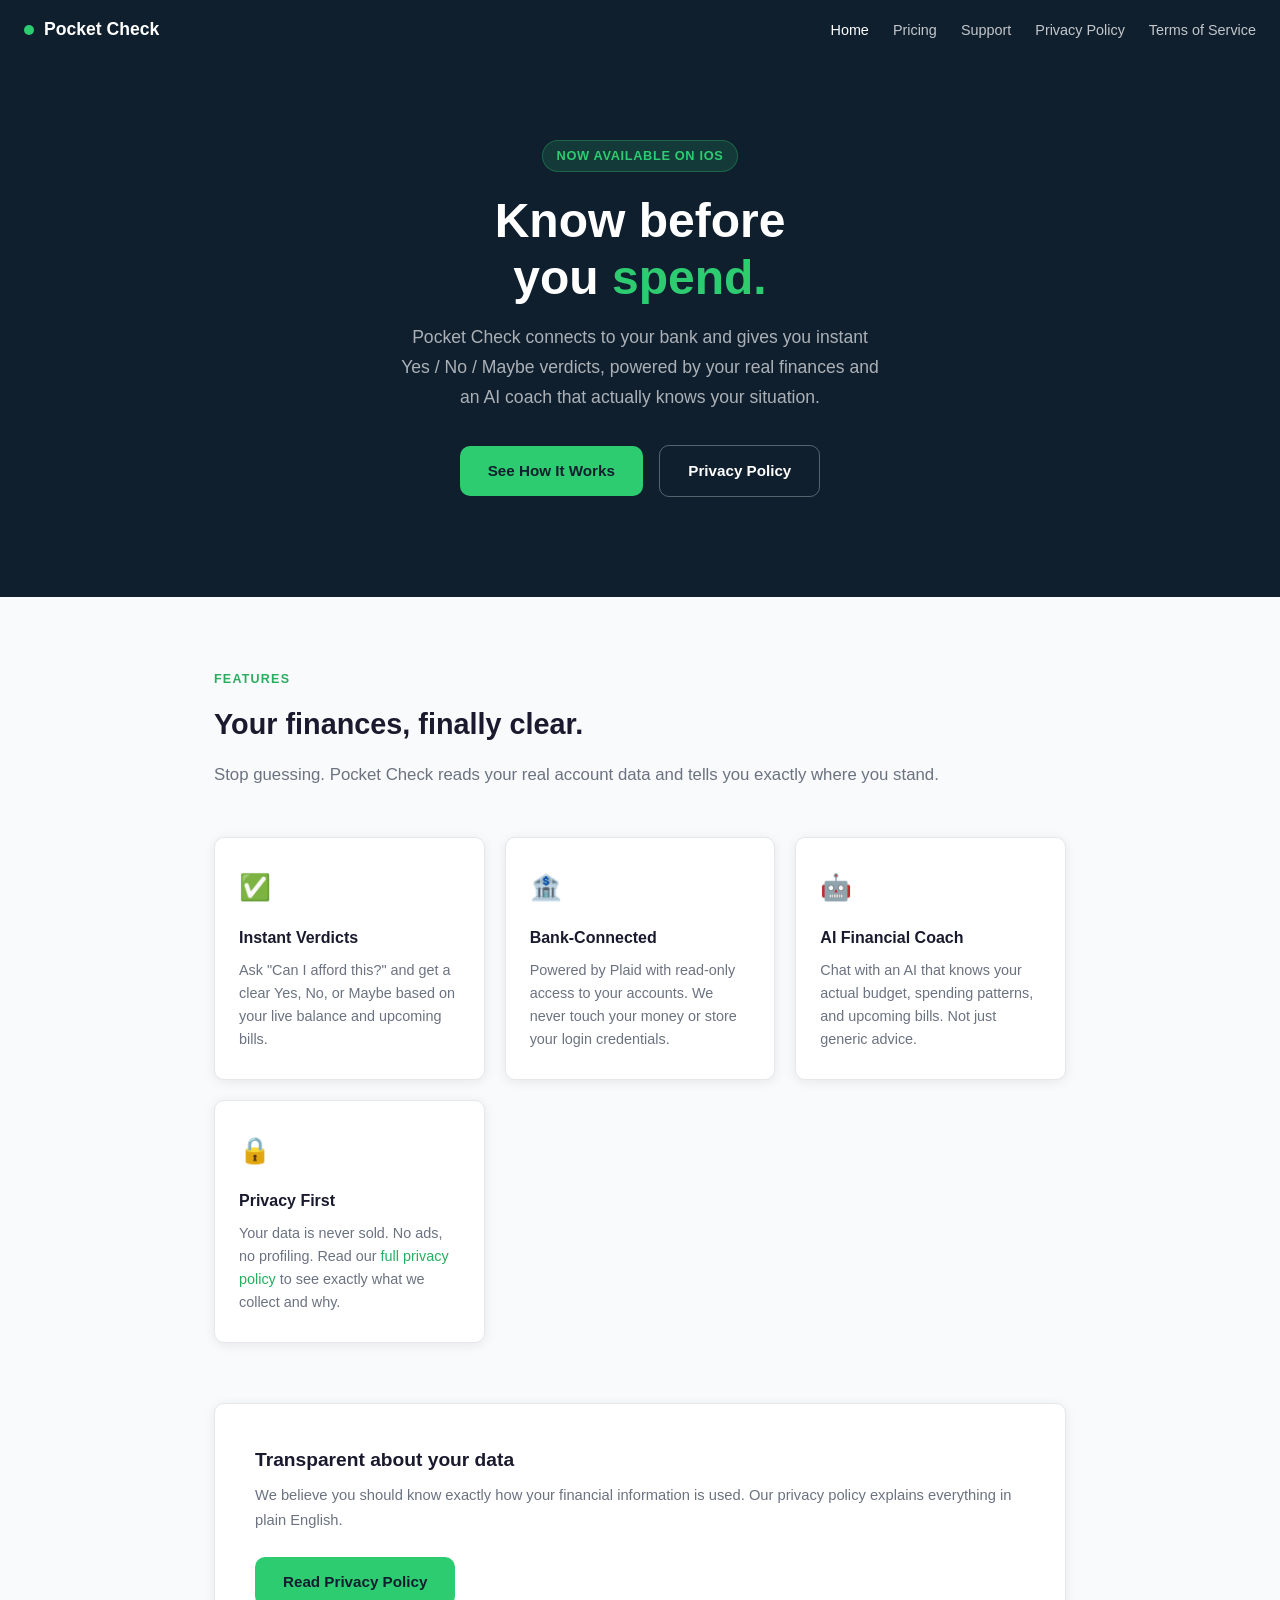
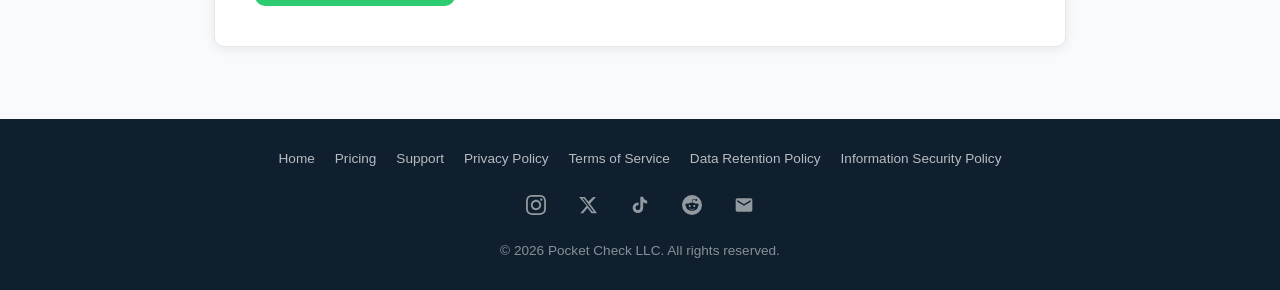
==== index.html @ 1af620df "Add Data Retention and Information Security policy pages; update all footers Co-Authored-By: Claude " ====
<!DOCTYPE html>
<html lang="en">
<head>
  <meta charset="UTF-8" />
  <meta name="viewport" content="width=device-width, initial-scale=1.0" />
  <title>Pocket Check: Know Before You Spend</title>
  <meta name="description" content="Pocket Check connects to your bank to give you real-time Yes / No / Maybe verdicts on any purchase, powered by AI." />
  <link rel="stylesheet" href="css/styles.css" />
</head>
<body>

  <nav>
    <a href="/" class="nav-brand">
      <span class="dot"></span> Pocket Check
    </a>
    <ul class="nav-links">
      <li><a href="index.html" class="active">Home</a></li>
      <li><a href="pricing.html">Pricing</a></li>
      <li><a href="support.html">Support</a></li>
      <li><a href="privacy-policy.html">Privacy Policy</a></li>
      <li><a href="terms-of-service.html">Terms of Service</a></li>
    </ul>
  </nav>

  <section class="hero">
    <div class="hero-badge">Now Available on iOS</div>
    <h1>Know before<br>you <span>spend.</span></h1>
    <p>Pocket Check connects to your bank and gives you instant Yes / No / Maybe verdicts, powered by your real finances and an AI coach that actually knows your situation.</p>
    <a href="#features" class="btn btn-primary">See How It Works</a>
    <a href="privacy-policy.html" class="btn btn-outline">Privacy Policy</a>
  </section>

  <div class="section" id="features">
    <div class="section-label">Features</div>
    <h2>Your finances, finally clear.</h2>
    <p class="lead">Stop guessing. Pocket Check reads your real account data and tells you exactly where you stand.</p>

    <div class="features">
      <div class="feature-card">
        <div class="feature-icon">✅</div>
        <h3>Instant Verdicts</h3>
        <p>Ask "Can I afford this?" and get a clear Yes, No, or Maybe based on your live balance and upcoming bills.</p>
      </div>
      <div class="feature-card">
        <div class="feature-icon">🏦</div>
        <h3>Bank-Connected</h3>
        <p>Powered by Plaid with read-only access to your accounts. We never touch your money or store your login credentials.</p>
      </div>
      <div class="feature-card">
        <div class="feature-icon">🤖</div>
        <h3>AI Financial Coach</h3>
        <p>Chat with an AI that knows your actual budget, spending patterns, and upcoming bills. Not just generic advice.</p>
      </div>
      <div class="feature-card">
        <div class="feature-icon">🔒</div>
        <h3>Privacy First</h3>
        <p>Your data is never sold. No ads, no profiling. Read our <a href="privacy-policy.html">full privacy policy</a> to see exactly what we collect and why.</p>
      </div>
    </div>

    <div class="privacy-cta">
      <div>
        <h3>Transparent about your data</h3>
        <p>We believe you should know exactly how your financial information is used. Our privacy policy explains everything in plain English.</p>
      </div>
      <a href="privacy-policy.html" class="btn btn-primary">Read Privacy Policy</a>
    </div>
  </div>

  <footer>
    <div class="footer-links">
      <a href="index.html">Home</a>
      <a href="pricing.html">Pricing</a>
      <a href="support.html">Support</a>
      <a href="privacy-policy.html">Privacy Policy</a>
      <a href="terms-of-service.html">Terms of Service</a>
      <a href="data-retention-policy.html">Data Retention Policy</a>
      <a href="information-security-policy.html">Information Security Policy</a>
    </div>
    <div class="footer-socials">
      <a href="https://instagram.com/pocketcheckapp" target="_blank" rel="noopener" aria-label="Instagram">
        <svg viewBox="0 0 24 24" fill="currentColor"><path d="M12 2.163c3.204 0 3.584.012 4.85.07 3.252.148 4.771 1.691 4.919 4.919.058 1.265.069 1.645.069 4.849 0 3.205-.012 3.584-.069 4.849-.149 3.225-1.664 4.771-4.919 4.919-1.266.058-1.644.07-4.85.07-3.204 0-3.584-.012-4.849-.07-3.26-.149-4.771-1.699-4.919-4.92-.058-1.265-.07-1.644-.07-4.849 0-3.204.013-3.583.07-4.849.149-3.227 1.664-4.771 4.919-4.919 1.266-.057 1.645-.069 4.849-.069zm0-2.163c-3.259 0-3.667.014-4.947.072-4.358.2-6.78 2.618-6.98 6.98-.059 1.281-.073 1.689-.073 4.948 0 3.259.014 3.668.072 4.948.2 4.358 2.618 6.78 6.98 6.98 1.281.058 1.689.072 4.948.072 3.259 0 3.668-.014 4.948-.072 4.354-.2 6.782-2.618 6.979-6.98.059-1.28.073-1.689.073-4.948 0-3.259-.014-3.667-.072-4.947-.196-4.354-2.617-6.78-6.979-6.98-1.281-.059-1.69-.073-4.949-.073zm0 5.838c-3.403 0-6.162 2.759-6.162 6.162s2.759 6.163 6.162 6.163 6.162-2.759 6.162-6.163c0-3.403-2.759-6.162-6.162-6.162zm0 10.162c-2.209 0-4-1.79-4-4 0-2.209 1.791-4 4-4s4 1.791 4 4c0 2.21-1.791 4-4 4zm6.406-11.845c-.796 0-1.441.645-1.441 1.44s.645 1.44 1.441 1.44c.795 0 1.439-.645 1.439-1.44s-.644-1.44-1.439-1.44z"/></svg>
      </a>
      <a href="https://x.com/pocketcheckapp" target="_blank" rel="noopener" aria-label="X">
        <svg viewBox="0 0 24 24" fill="currentColor"><path d="M18.244 2.25h3.308l-7.227 8.26 8.502 11.24H16.17l-4.714-6.231-5.401 6.231H2.747l7.73-8.835L1.254 2.25H8.08l4.259 5.63L18.244 2.25zm-1.161 17.52h1.833L7.084 4.126H5.117L17.083 19.77z"/></svg>
      </a>
      <a href="https://tiktok.com/@pocketcheckapp" target="_blank" rel="noopener" aria-label="TikTok">
        <svg viewBox="0 0 24 24" fill="currentColor"><path d="M19.59 6.69a4.83 4.83 0 01-3.77-4.25V2h-3.45v13.67a2.89 2.89 0 01-2.88 2.5 2.89 2.89 0 01-2.89-2.89 2.89 2.89 0 012.89-2.89c.28 0 .54.04.79.1V9.01a6.33 6.33 0 00-.79-.05 6.34 6.34 0 00-6.34 6.34 6.34 6.34 0 006.34 6.34 6.34 6.34 0 006.33-6.34V8.69a8.18 8.18 0 004.79 1.54V6.79a4.85 4.85 0 01-1.02-.1z"/></svg>
      </a>
      <a href="https://reddit.com/u/pocketcheckapp" target="_blank" rel="noopener" aria-label="Reddit">
        <svg viewBox="0 0 24 24" fill="currentColor"><path d="M12 0A12 12 0 0 0 0 12a12 12 0 0 0 12 12 12 12 0 0 0 12-12A12 12 0 0 0 12 0zm5.01 4.744c.688 0 1.25.561 1.25 1.249a1.25 1.25 0 0 1-2.498.056l-2.597-.547-.8 3.747c1.824.07 3.48.632 4.674 1.488.308-.309.73-.491 1.207-.491.968 0 1.754.786 1.754 1.754 0 .716-.435 1.333-1.01 1.614a3.111 3.111 0 0 1 .042.52c0 2.694-3.13 4.87-7.004 4.87-3.874 0-7.004-2.176-7.004-4.87 0-.183.015-.366.043-.534A1.748 1.748 0 0 1 4.028 12c0-.968.786-1.754 1.754-1.754.463 0 .898.196 1.207.49 1.207-.883 2.878-1.43 4.744-1.487l.885-4.182a.342.342 0 0 1 .14-.197.35.35 0 0 1 .238-.042l2.906.617a1.214 1.214 0 0 1 1.108-.701zM9.25 12C8.561 12 8 12.562 8 13.25c0 .687.561 1.248 1.25 1.248.687 0 1.248-.561 1.248-1.249 0-.688-.561-1.249-1.249-1.249zm5.5 0c-.687 0-1.248.561-1.248 1.25 0 .687.561 1.248 1.249 1.248.688 0 1.249-.561 1.249-1.249 0-.687-.562-1.249-1.25-1.249zm-5.466 3.99a.327.327 0 0 0-.231.094.33.33 0 0 0 0 .463c.842.842 2.484.913 2.961.913.477 0 2.105-.056 2.961-.913a.361.361 0 0 0 .029-.463.33.33 0 0 0-.464 0c-.547.533-1.684.73-2.512.73-.828 0-1.979-.196-2.512-.73a.326.326 0 0 0-.232-.095z"/></svg>
      </a>
      <a href="mailto:pocketcheckapp@gmail.com" aria-label="Email">
        <svg viewBox="0 0 24 24" fill="currentColor"><path d="M20 4H4c-1.1 0-2 .9-2 2v12c0 1.1.9 2 2 2h16c1.1 0 2-.9 2-2V6c0-1.1-.9-2-2-2zm0 4l-8 5-8-5V6l8 5 8-5v2z"/></svg>
      </a>
    </div>
    <p>&copy; 2026 Pocket Check LLC. All rights reserved.</p>
  </footer>

</body>
</html>
---- css/styles.css ----
/* ===== Reset & Base ===== */
*, *::before, *::after { box-sizing: border-box; margin: 0; padding: 0; }

:root {
  --green: #2ecc71;
  --green-dark: #27ae60;
  --navy: #0f1f2e;
  --text: #1a1a2e;
  --muted: #6b7280;
  --border: #e5e7eb;
  --bg: #f9fafb;
  --white: #ffffff;
  --radius: 10px;
  --shadow: 0 2px 12px rgba(0,0,0,0.08);
}

html { scroll-behavior: smooth; }

body {
  font-family: -apple-system, BlinkMacSystemFont, "Segoe UI", Roboto, sans-serif;
  color: var(--text);
  background: var(--bg);
  line-height: 1.7;
  font-size: 16px;
}

a { color: var(--green-dark); text-decoration: none; }
a:hover { text-decoration: underline; }

/* ===== Nav ===== */
nav {
  background: var(--navy);
  padding: 0 24px;
  display: flex;
  align-items: center;
  justify-content: space-between;
  height: 60px;
  position: sticky;
  top: 0;
  z-index: 100;
}

.nav-brand {
  display: flex;
  align-items: center;
  gap: 10px;
  color: var(--white);
  font-weight: 700;
  font-size: 1.1rem;
  text-decoration: none;
}

.nav-brand .dot {
  width: 10px;
  height: 10px;
  background: var(--green);
  border-radius: 50%;
  display: inline-block;
}

.nav-links {
  display: flex;
  gap: 24px;
  list-style: none;
}

.nav-links a {
  color: rgba(255,255,255,0.75);
  font-size: 0.9rem;
  transition: color 0.2s;
}

.nav-links a:hover,
.nav-links a.active {
  color: var(--white);
  text-decoration: none;
}

/* ===== Hero ===== */
.hero {
  background: var(--navy);
  color: var(--white);
  padding: 80px 24px 100px;
  text-align: center;
}

.hero-badge {
  display: inline-block;
  background: rgba(46,204,113,0.15);
  color: var(--green);
  border: 1px solid rgba(46,204,113,0.3);
  border-radius: 100px;
  padding: 4px 14px;
  font-size: 0.8rem;
  font-weight: 600;
  letter-spacing: 0.05em;
  text-transform: uppercase;
  margin-bottom: 20px;
}

.hero h1 {
  font-size: clamp(2rem, 5vw, 3rem);
  font-weight: 800;
  line-height: 1.2;
  margin-bottom: 16px;
}

.hero h1 span { color: var(--green); }

.hero p {
  font-size: 1.1rem;
  color: rgba(255,255,255,0.65);
  max-width: 480px;
  margin: 0 auto 32px;
}

.btn {
  display: inline-block;
  padding: 12px 28px;
  border-radius: var(--radius);
  font-weight: 600;
  font-size: 0.95rem;
  transition: all 0.2s;
  cursor: pointer;
  border: none;
}

.btn-primary {
  background: var(--green);
  color: var(--navy);
}

.btn-primary:hover {
  background: var(--green-dark);
  color: var(--white);
  text-decoration: none;
}

.btn-outline {
  background: transparent;
  color: var(--white);
  border: 1px solid rgba(255,255,255,0.3);
  margin-left: 12px;
}

.btn-outline:hover {
  background: rgba(255,255,255,0.08);
  text-decoration: none;
  color: var(--white);
}

/* ===== Features Grid ===== */
.section {
  max-width: 900px;
  margin: 0 auto;
  padding: 72px 24px;
}

.section-label {
  font-size: 0.78rem;
  font-weight: 700;
  color: var(--green-dark);
  text-transform: uppercase;
  letter-spacing: 0.1em;
  margin-bottom: 10px;
}

.section h2 {
  font-size: 1.8rem;
  font-weight: 800;
  margin-bottom: 12px;
}

.section .lead {
  color: var(--muted);
  font-size: 1.05rem;
  margin-bottom: 48px;
}

.features {
  display: grid;
  grid-template-columns: repeat(auto-fit, minmax(220px, 1fr));
  gap: 20px;
}

.feature-card {
  background: var(--white);
  border: 1px solid var(--border);
  border-radius: var(--radius);
  padding: 28px 24px;
  box-shadow: var(--shadow);
}

.feature-icon {
  font-size: 1.6rem;
  margin-bottom: 14px;
}

.feature-card h3 {
  font-size: 1rem;
  font-weight: 700;
  margin-bottom: 8px;
}

.feature-card p {
  font-size: 0.9rem;
  color: var(--muted);
  line-height: 1.6;
}

/* ===== Privacy Card ===== */
.privacy-cta {
  background: var(--white);
  border: 1px solid var(--border);
  border-radius: var(--radius);
  padding: 40px;
  box-shadow: var(--shadow);
  display: flex;
  align-items: center;
  justify-content: space-between;
  gap: 24px;
  flex-wrap: wrap;
  margin-top: 60px;
}

.privacy-cta h3 { font-size: 1.2rem; font-weight: 700; margin-bottom: 6px; }
.privacy-cta p { color: var(--muted); font-size: 0.92rem; }

/* ===== Privacy Policy Page ===== */
.policy-header {
  background: var(--navy);
  color: var(--white);
  padding: 56px 24px 60px;
  text-align: center;
}

.policy-header h1 { font-size: clamp(1.6rem, 4vw, 2.4rem); font-weight: 800; margin-bottom: 10px; }

.policy-meta {
  display: flex;
  justify-content: center;
  gap: 24px;
  flex-wrap: wrap;
  margin-top: 16px;
}

.policy-meta span {
  font-size: 0.85rem;
  color: rgba(255,255,255,0.55);
}

.policy-meta strong { color: rgba(255,255,255,0.85); }

.policy-body {
  max-width: 780px;
  margin: 0 auto;
  padding: 60px 24px 80px;
}

.policy-toc {
  background: var(--white);
  border: 1px solid var(--border);
  border-radius: var(--radius);
  padding: 28px 32px;
  margin-bottom: 52px;
  box-shadow: var(--shadow);
}

.toc-heading {
  font-size: 0.78rem;
  font-weight: 700;
  text-transform: uppercase;
  letter-spacing: 0.1em;
  color: var(--muted);
  margin-bottom: 14px;
}

.toc-table {
  width: 100%;
  border-collapse: collapse;
}

.toc-table td {
  padding: 6px 40px 6px 0;
  width: 50%;
  font-size: 0.9rem;
  vertical-align: top;
}

.toc-table td:last-child {
  padding-left: 40px;
  padding-right: 0;
  border-left: 1px solid var(--border);
}

.toc-table a {
  color: var(--text);
  text-decoration: none;
}

.toc-table a:hover {
  color: var(--green-dark);
  text-decoration: underline;
}

.policy-section { margin-bottom: 52px; }

.policy-section h2 {
  font-size: 1.25rem;
  font-weight: 800;
  color: var(--navy);
  border-bottom: 2px solid var(--green);
  padding-bottom: 8px;
  margin-bottom: 20px;
}

.policy-section h3 {
  font-size: 1rem;
  font-weight: 700;
  margin: 24px 0 10px;
  color: var(--text);
}

.policy-section p { margin-bottom: 14px; color: #374151; }
.policy-section p:last-child { margin-bottom: 0; }

.policy-section ul {
  list-style: none;
  padding: 0;
  margin: 0 0 14px;
}

.policy-section ul li {
  padding: 6px 0 6px 20px;
  position: relative;
  color: #374151;
  font-size: 0.97rem;
}

.policy-section ul li::before {
  content: '';
  position: absolute;
  left: 0;
  top: 14px;
  width: 6px;
  height: 6px;
  background: var(--green);
  border-radius: 50%;
}

.third-party-card {
  background: var(--white);
  border: 1px solid var(--border);
  border-radius: var(--radius);
  padding: 20px 24px;
  margin-bottom: 14px;
  box-shadow: var(--shadow);
}

.third-party-card h4 {
  font-size: 0.95rem;
  font-weight: 700;
  margin-bottom: 6px;
  color: var(--navy);
}

.third-party-card p {
  font-size: 0.88rem;
  color: var(--muted);
  margin: 0;
}

.contact-box {
  background: var(--navy);
  color: var(--white);
  border-radius: var(--radius);
  padding: 32px;
  text-align: center;
}

.contact-box h3 { font-size: 1.1rem; font-weight: 700; margin-bottom: 8px; }
.contact-box p { color: rgba(255,255,255,0.65); font-size: 0.92rem; margin-bottom: 4px; }
.contact-box a { color: var(--green); }
.contact-box a:hover { color: var(--green-dark); }

/* ===== Footer ===== */
footer {
  background: var(--navy);
  color: rgba(255,255,255,0.5);
  text-align: center;
  padding: 28px 24px;
  font-size: 0.85rem;
}

footer a { color: rgba(255,255,255,0.7); }
footer a:hover { color: var(--white); }
footer .footer-links { display: flex; justify-content: center; gap: 20px; margin-bottom: 16px; flex-wrap: wrap; }
footer .footer-socials { display: flex; justify-content: center; gap: 16px; margin-bottom: 16px; }
footer .footer-socials a { display: flex; align-items: center; justify-content: center; width: 36px; height: 36px; color: rgba(255,255,255,0.55); transition: color 0.2s; }
footer .footer-socials a:hover { color: var(--green); }
footer .footer-socials svg { width: 20px; height: 20px; }

/* ===== Responsive ===== */
@media (max-width: 600px) {
.privacy-cta { flex-direction: column; text-align: center; }
  .btn-outline { margin-left: 0; margin-top: 10px; }
  .hero { padding: 60px 20px 80px; }
}
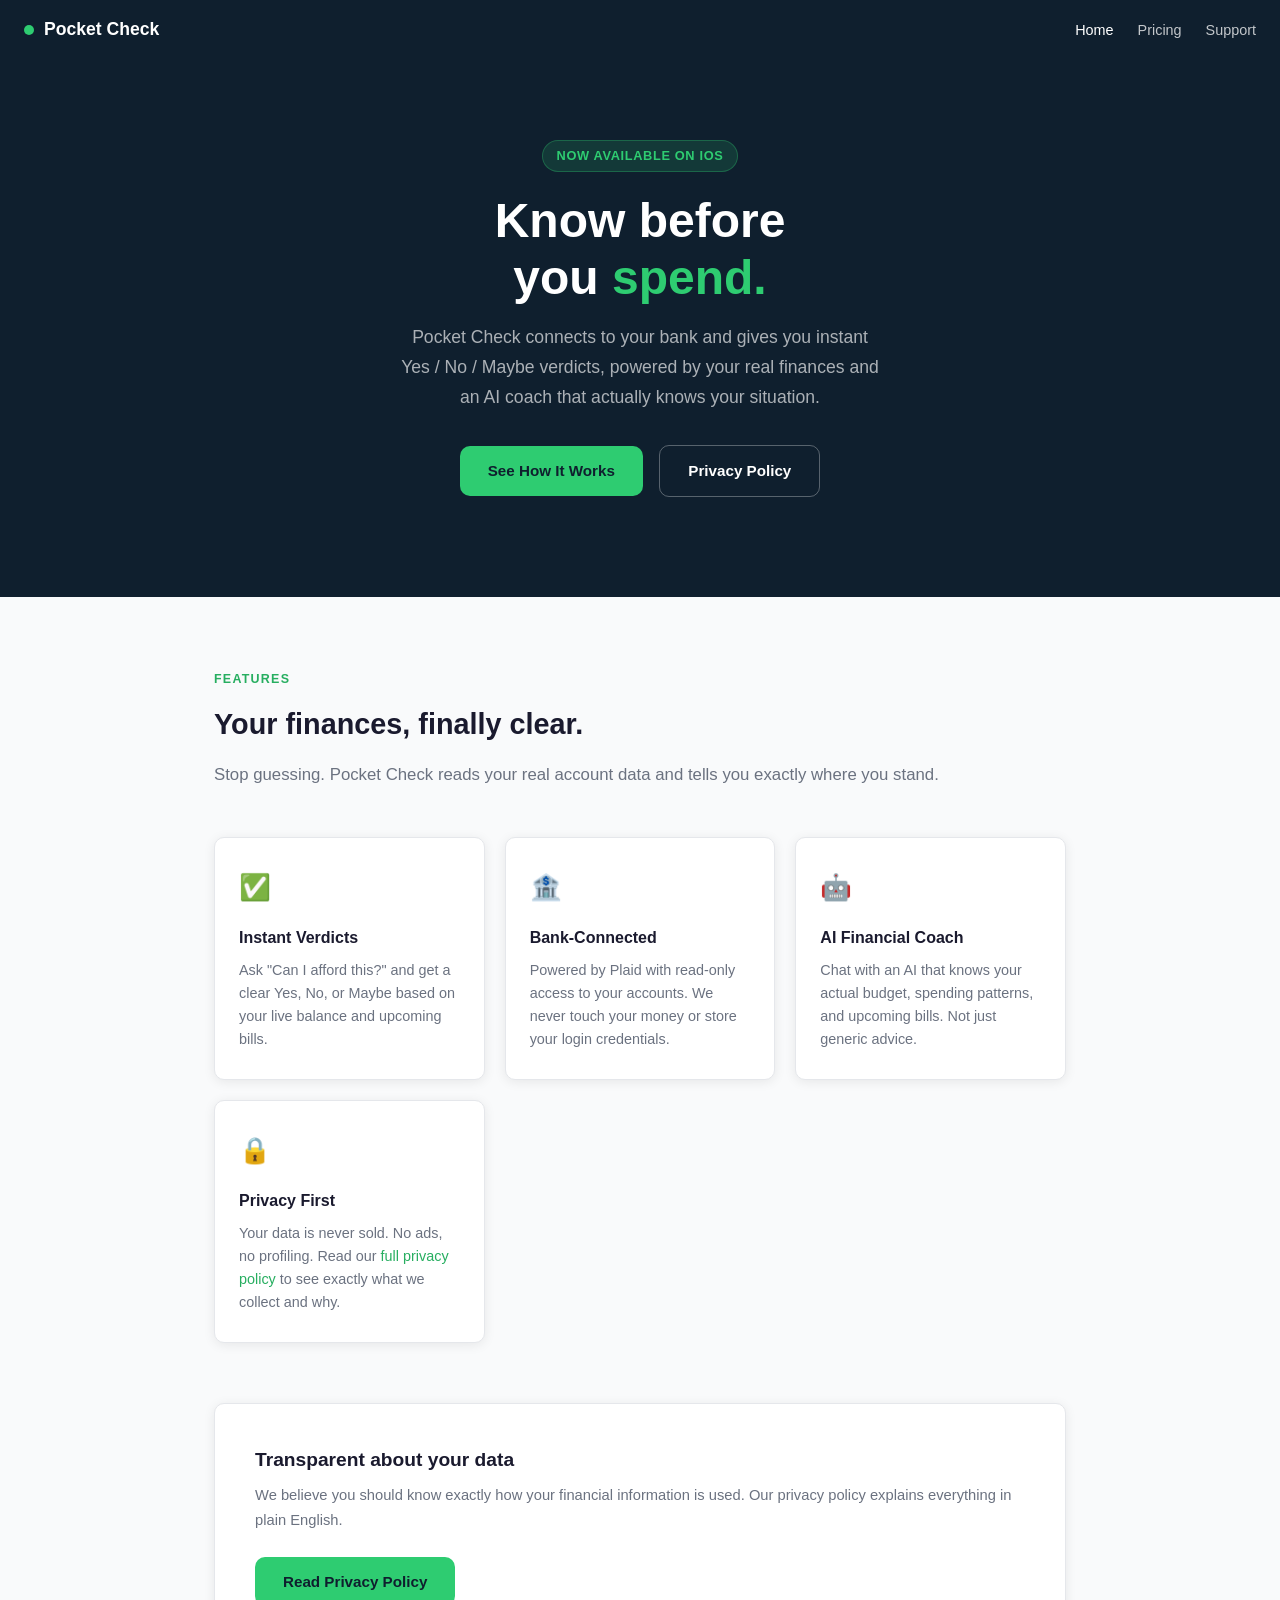
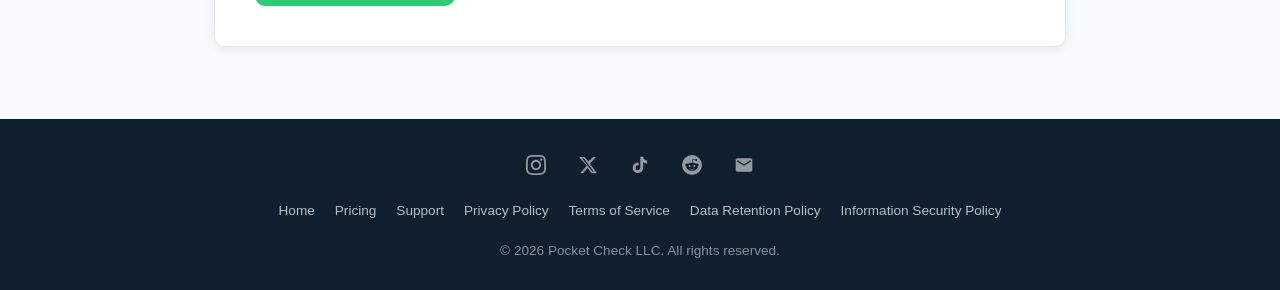
==== commit bc056307: "Move socials above footer links; remove Privacy Policy and TOS from nav Co-Authored-By: Claude Sonne" ====
--- a/index.html
+++ b/index.html
@@ -17,8 +17,6 @@
       <li><a href="index.html" class="active">Home</a></li>
       <li><a href="pricing.html">Pricing</a></li>
       <li><a href="support.html">Support</a></li>
-      <li><a href="privacy-policy.html">Privacy Policy</a></li>
-      <li><a href="terms-of-service.html">Terms of Service</a></li>
     </ul>
   </nav>
 
@@ -68,15 +66,6 @@
   </div>
 
   <footer>
-    <div class="footer-links">
-      <a href="index.html">Home</a>
-      <a href="pricing.html">Pricing</a>
-      <a href="support.html">Support</a>
-      <a href="privacy-policy.html">Privacy Policy</a>
-      <a href="terms-of-service.html">Terms of Service</a>
-      <a href="data-retention-policy.html">Data Retention Policy</a>
-      <a href="information-security-policy.html">Information Security Policy</a>
-    </div>
     <div class="footer-socials">
       <a href="https://instagram.com/pocketcheckapp" target="_blank" rel="noopener" aria-label="Instagram">
         <svg viewBox="0 0 24 24" fill="currentColor"><path d="M12 2.163c3.204 0 3.584.012 4.85.07 3.252.148 4.771 1.691 4.919 4.919.058 1.265.069 1.645.069 4.849 0 3.205-.012 3.584-.069 4.849-.149 3.225-1.664 4.771-4.919 4.919-1.266.058-1.644.07-4.85.07-3.204 0-3.584-.012-4.849-.07-3.26-.149-4.771-1.699-4.919-4.92-.058-1.265-.07-1.644-.07-4.849 0-3.204.013-3.583.07-4.849.149-3.227 1.664-4.771 4.919-4.919 1.266-.057 1.645-.069 4.849-.069zm0-2.163c-3.259 0-3.667.014-4.947.072-4.358.2-6.78 2.618-6.98 6.98-.059 1.281-.073 1.689-.073 4.948 0 3.259.014 3.668.072 4.948.2 4.358 2.618 6.78 6.98 6.98 1.281.058 1.689.072 4.948.072 3.259 0 3.668-.014 4.948-.072 4.354-.2 6.782-2.618 6.979-6.98.059-1.28.073-1.689.073-4.948 0-3.259-.014-3.667-.072-4.947-.196-4.354-2.617-6.78-6.979-6.98-1.281-.059-1.69-.073-4.949-.073zm0 5.838c-3.403 0-6.162 2.759-6.162 6.162s2.759 6.163 6.162 6.163 6.162-2.759 6.162-6.163c0-3.403-2.759-6.162-6.162-6.162zm0 10.162c-2.209 0-4-1.79-4-4 0-2.209 1.791-4 4-4s4 1.791 4 4c0 2.21-1.791 4-4 4zm6.406-11.845c-.796 0-1.441.645-1.441 1.44s.645 1.44 1.441 1.44c.795 0 1.439-.645 1.439-1.44s-.644-1.44-1.439-1.44z"/></svg>
@@ -94,6 +83,15 @@
         <svg viewBox="0 0 24 24" fill="currentColor"><path d="M20 4H4c-1.1 0-2 .9-2 2v12c0 1.1.9 2 2 2h16c1.1 0 2-.9 2-2V6c0-1.1-.9-2-2-2zm0 4l-8 5-8-5V6l8 5 8-5v2z"/></svg>
       </a>
     </div>
+    <div class="footer-links">
+      <a href="index.html">Home</a>
+      <a href="pricing.html">Pricing</a>
+      <a href="support.html">Support</a>
+      <a href="privacy-policy.html">Privacy Policy</a>
+      <a href="terms-of-service.html">Terms of Service</a>
+      <a href="data-retention-policy.html">Data Retention Policy</a>
+      <a href="information-security-policy.html">Information Security Policy</a>
+    </div>
     <p>&copy; 2026 Pocket Check LLC. All rights reserved.</p>
   </footer>
 
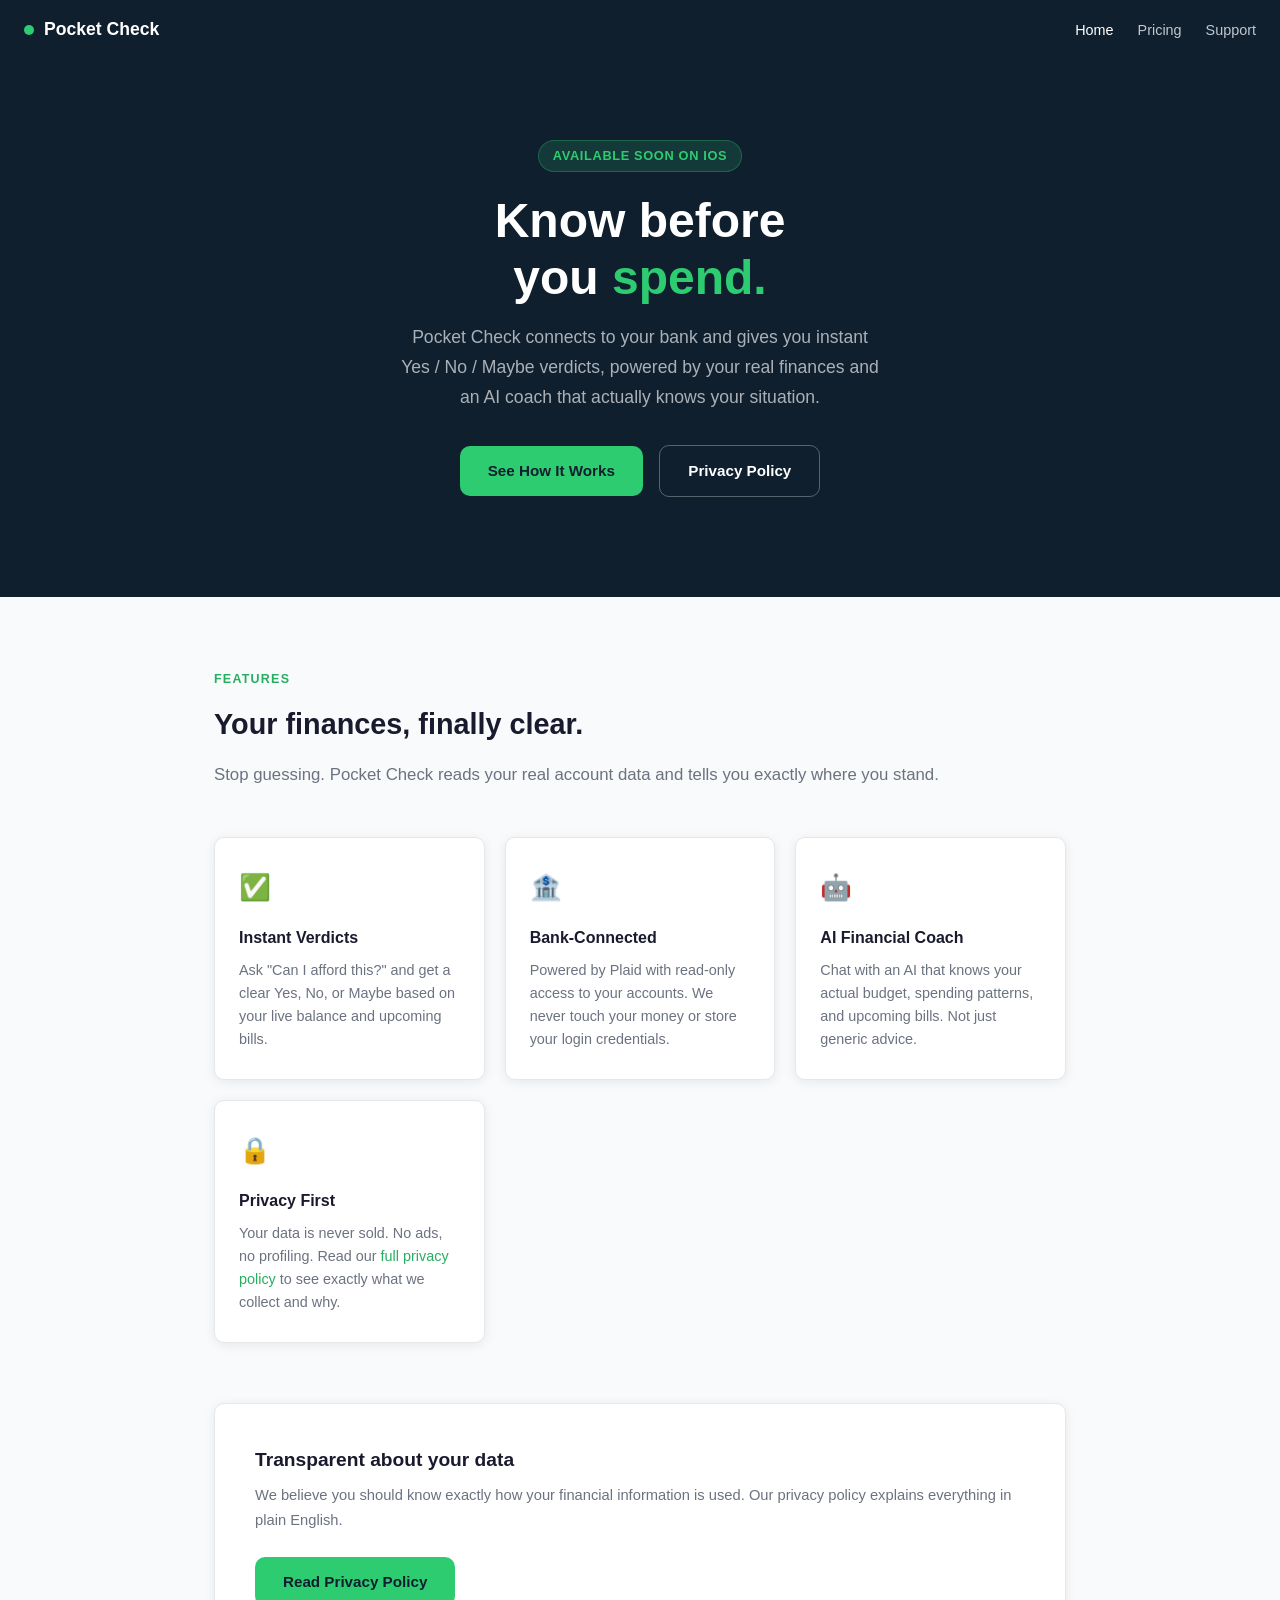
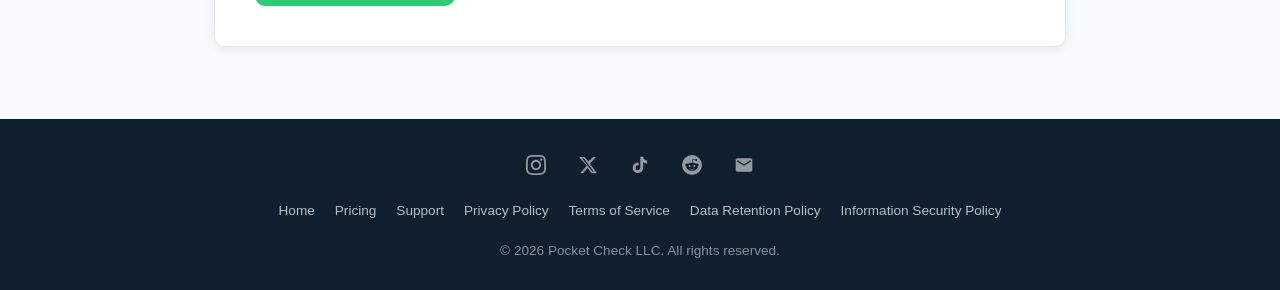
==== commit d6eacbaa: "Change hero badge from "Now Available" to "Available Soon" Co-Authored-By: Claude Sonnet 4.6 <norepl" ====
--- a/index.html
+++ b/index.html
@@ -21,7 +21,7 @@
   </nav>
 
   <section class="hero">
-    <div class="hero-badge">Now Available on iOS</div>
+    <div class="hero-badge">Available Soon on iOS</div>
     <h1>Know before<br>you <span>spend.</span></h1>
     <p>Pocket Check connects to your bank and gives you instant Yes / No / Maybe verdicts, powered by your real finances and an AI coach that actually knows your situation.</p>
     <a href="#features" class="btn btn-primary">See How It Works</a>
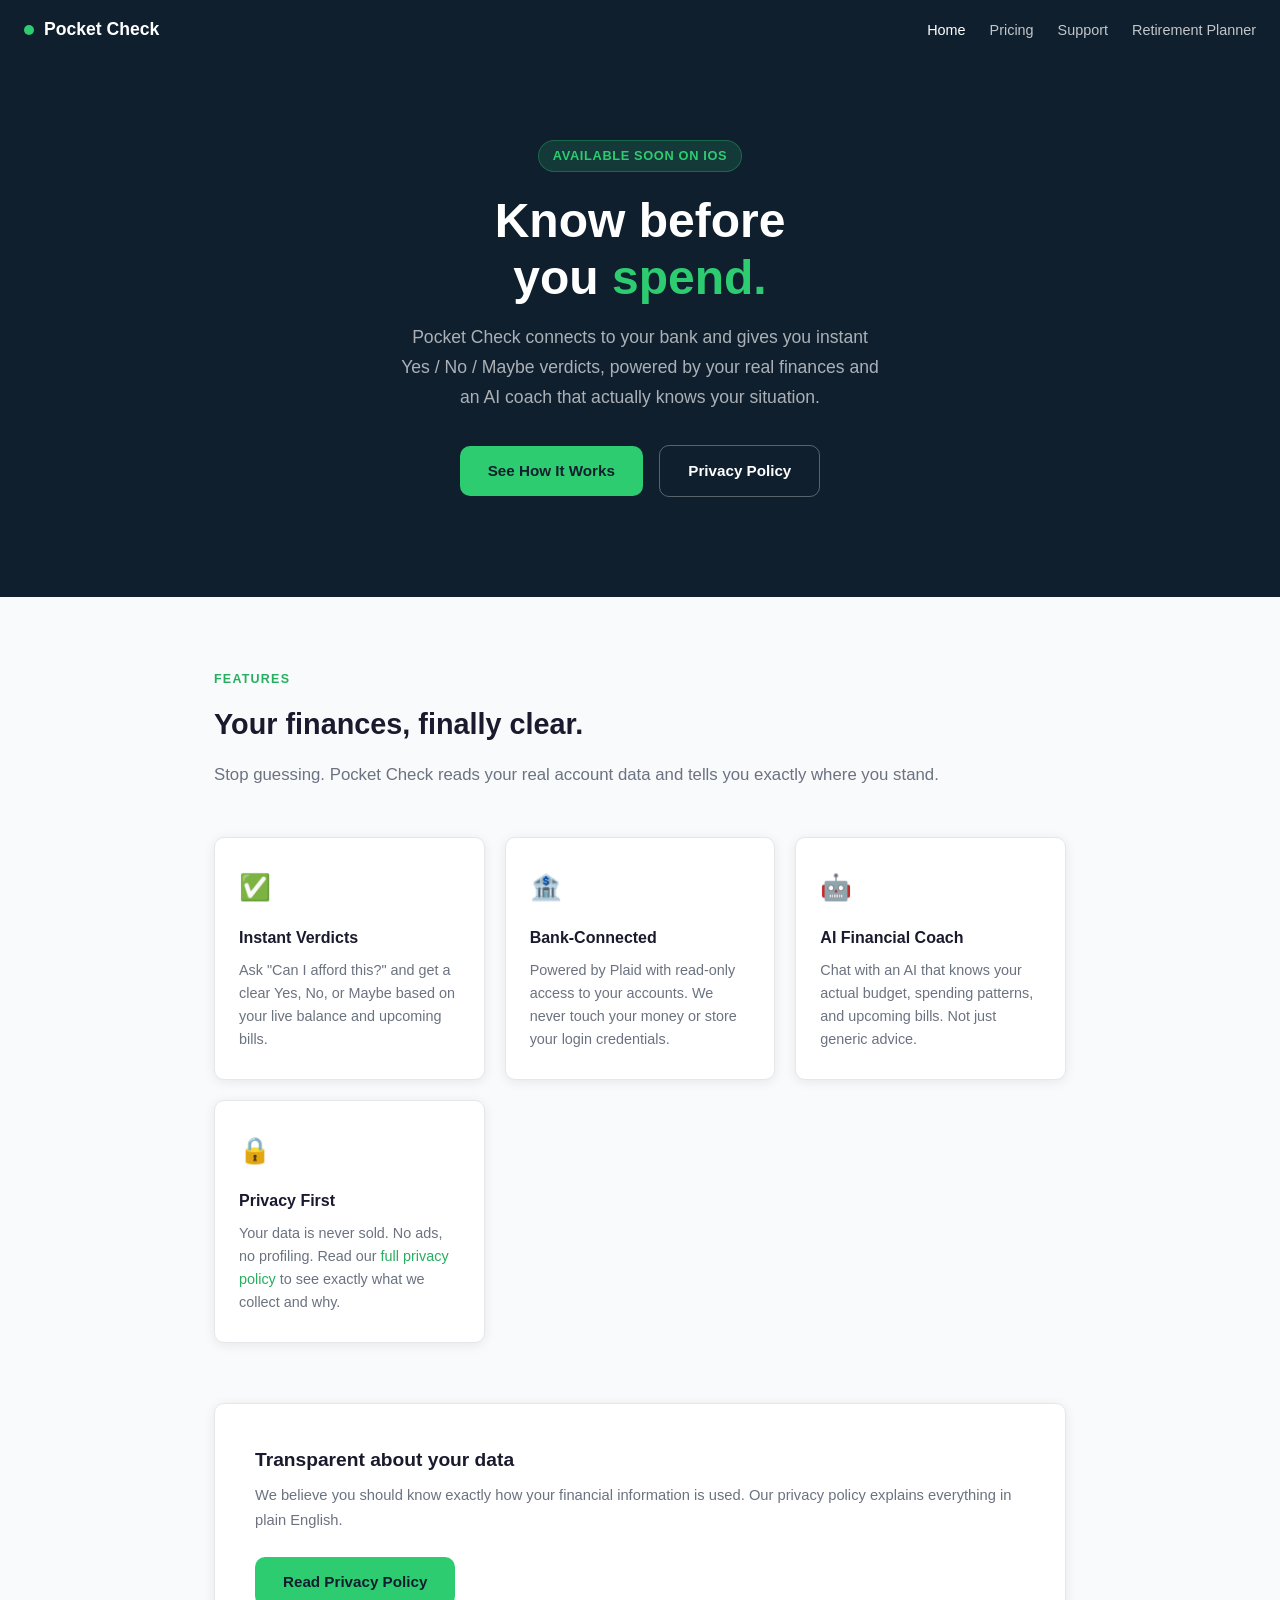
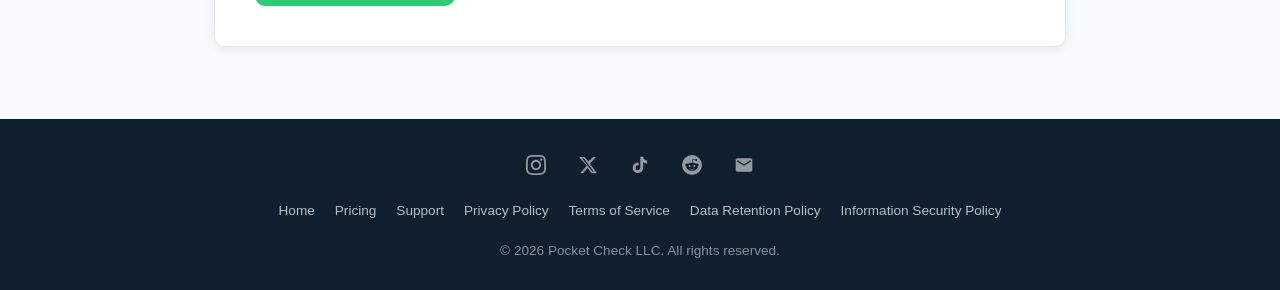
==== commit b7a7a788: "Add Retirement Planner page New standalone page at retirement-planner.html that ports the Python Str" ====
--- a/index.html
+++ b/index.html
@@ -17,6 +17,7 @@
       <li><a href="index.html" class="active">Home</a></li>
       <li><a href="pricing.html">Pricing</a></li>
       <li><a href="support.html">Support</a></li>
+      <li><a href="retirement-planner.html">Retirement Planner</a></li>
     </ul>
   </nav>
 
--- a/css/styles.css
+++ b/css/styles.css
@@ -400,9 +400,467 @@
 footer .footer-socials a:hover { color: var(--green); }
 footer .footer-socials svg { width: 20px; height: 20px; }
 
+/* ===== Retirement Planner ===== */
+.policy-lead {
+  max-width: 680px;
+  margin: 16px auto 0;
+  color: rgba(255, 255, 255, 0.75);
+  font-size: 1.02rem;
+  line-height: 1.5;
+}
+
+.planner {
+  max-width: 1080px;
+  margin: -32px auto 0;
+  padding: 0 24px 80px;
+  position: relative;
+  z-index: 5;
+}
+
+.planner-card {
+  background: var(--white);
+  border: 1px solid var(--border);
+  border-radius: var(--radius);
+  box-shadow: var(--shadow);
+  padding: 36px 40px;
+  margin-bottom: 28px;
+}
+
+.planner-card h2 {
+  font-size: 1.25rem;
+  font-weight: 800;
+  color: var(--navy);
+  border-bottom: 2px solid var(--green);
+  padding-bottom: 8px;
+  margin-bottom: 18px;
+  margin-top: 28px;
+  display: inline-block;
+}
+.planner-card h2:first-child { margin-top: 0; }
+
+.planner-card h3 {
+  font-size: 1.05rem;
+  font-weight: 700;
+  color: var(--navy);
+  margin-top: 28px;
+  margin-bottom: 10px;
+}
+
+.planner-card .caption {
+  color: var(--muted);
+  font-size: 0.9rem;
+  margin-bottom: 18px;
+  line-height: 1.55;
+}
+
+.field-grid {
+  display: grid;
+  grid-template-columns: repeat(auto-fit, minmax(220px, 1fr));
+  gap: 16px 22px;
+  margin-bottom: 12px;
+}
+
+.field {
+  display: flex;
+  flex-direction: column;
+  gap: 6px;
+}
+
+.field > span {
+  font-size: 0.82rem;
+  font-weight: 600;
+  color: var(--muted);
+  text-transform: uppercase;
+  letter-spacing: 0.04em;
+}
+
+.field input[type="number"],
+.field input[type="text"] {
+  width: 100%;
+  padding: 10px 12px;
+  border: 1px solid var(--border);
+  border-radius: 8px;
+  font-size: 1rem;
+  font-family: inherit;
+  color: var(--text);
+  background: var(--white);
+  transition: border-color 0.15s;
+}
+
+.field input[type="number"]:focus,
+.field input[type="text"]:focus {
+  outline: none;
+  border-color: var(--green);
+  box-shadow: 0 0 0 3px rgba(46, 204, 113, 0.15);
+}
+
+.money-wrap, .suffix-wrap {
+  position: relative;
+  display: flex;
+  align-items: center;
+}
+.money-wrap .money-prefix {
+  position: absolute;
+  left: 14px;
+  color: var(--muted);
+  font-weight: 600;
+  pointer-events: none;
+  z-index: 1;
+}
+.money-wrap input[type="number"] { padding-left: 32px !important; }
+
+.suffix-wrap .suffix {
+  position: absolute;
+  right: 14px;
+  color: var(--muted);
+  font-weight: 600;
+  pointer-events: none;
+  z-index: 1;
+}
+.suffix-wrap input[type="number"] { padding-right: 32px !important; }
+
+/* --- Risk buttons --- */
+.risk-buttons {
+  display: flex;
+  gap: 10px;
+  flex-wrap: wrap;
+  margin-bottom: 14px;
+}
+
+.risk-btn {
+  flex: 1 1 auto;
+  min-width: 120px;
+  padding: 12px 20px;
+  background: var(--white);
+  color: var(--navy);
+  border: 1.5px solid var(--border);
+  border-radius: 10px;
+  font-weight: 600;
+  font-size: 0.95rem;
+  cursor: pointer;
+  font-family: inherit;
+  transition: all 0.15s;
+}
+
+.risk-btn:hover {
+  border-color: var(--green);
+  color: var(--green-dark);
+}
+
+.risk-btn.active {
+  background: var(--green);
+  color: var(--navy);
+  border-color: var(--green);
+  box-shadow: 0 2px 10px rgba(46, 204, 113, 0.2);
+}
+
+/* --- Career table --- */
+.table-wrap {
+  overflow-x: auto;
+  margin-bottom: 14px;
+  border: 1px solid var(--border);
+  border-radius: 8px;
+}
+
+#career-table {
+  width: 100%;
+  border-collapse: collapse;
+  font-size: 0.92rem;
+}
+
+#career-table th,
+#career-table td {
+  padding: 10px 12px;
+  border-bottom: 1px solid var(--border);
+  text-align: left;
+  vertical-align: middle;
+}
+
+#career-table th {
+  background: var(--bg);
+  font-weight: 700;
+  color: var(--muted);
+  text-transform: uppercase;
+  font-size: 0.72rem;
+  letter-spacing: 0.06em;
+}
+
+#career-table tbody tr:last-child td { border-bottom: none; }
+
+#career-table .col-age { width: 80px; }
+#career-table .col-salary { width: 140px; }
+#career-table .col-pct { width: 140px; }
+#career-table .col-actions { width: 50px; text-align: center; }
+
+.cell-input {
+  width: 100%;
+  padding: 6px 8px;
+  border: 1px solid transparent;
+  border-radius: 4px;
+  font-family: inherit;
+  font-size: 0.92rem;
+  color: var(--text);
+  background: transparent;
+  transition: border-color 0.15s, background 0.15s;
+}
+
+.cell-input:hover { background: var(--bg); }
+
+.cell-input:focus {
+  outline: none;
+  border-color: var(--green);
+  background: var(--white);
+  box-shadow: 0 0 0 2px rgba(46, 204, 113, 0.12);
+}
+
+.row-actions { text-align: center; }
+
+.icon-btn {
+  background: transparent;
+  border: none;
+  color: var(--muted);
+  cursor: pointer;
+  font-size: 1rem;
+  padding: 4px 8px;
+  border-radius: 4px;
+  transition: all 0.15s;
+}
+
+.icon-btn:hover {
+  color: #c0392b;
+  background: rgba(192, 57, 43, 0.08);
+}
+
+/* --- Run / reset row --- */
+.btn-ghost {
+  background: var(--white);
+  color: var(--navy);
+  border: 1px solid var(--border);
+  padding: 10px 18px;
+  border-radius: 10px;
+  font-weight: 600;
+  font-family: inherit;
+  font-size: 0.9rem;
+  cursor: pointer;
+  transition: all 0.15s;
+}
+
+.btn-ghost:hover {
+  border-color: var(--green);
+  color: var(--green-dark);
+}
+
+.run-row {
+  display: flex;
+  gap: 12px;
+  align-items: center;
+  justify-content: flex-start;
+  margin-bottom: 8px;
+}
+
+.btn-run {
+  padding: 14px 32px;
+  font-size: 1rem;
+  min-width: 200px;
+}
+
+.btn-primary:disabled {
+  opacity: 0.55;
+  cursor: not-allowed;
+}
+
+.run-timing {
+  color: var(--muted);
+  font-size: 0.82rem;
+  margin-bottom: 24px;
+  min-height: 1.2em;
+}
+
+/* --- Results --- */
+.metrics-grid {
+  display: grid;
+  grid-template-columns: repeat(auto-fit, minmax(180px, 1fr));
+  gap: 16px;
+  margin-bottom: 28px;
+}
+
+.metric-card {
+  background: var(--bg);
+  border: 1px solid var(--border);
+  border-radius: 10px;
+  padding: 18px 20px;
+}
+
+.metric-label {
+  color: var(--muted);
+  font-weight: 700;
+  text-transform: uppercase;
+  font-size: 0.72rem;
+  letter-spacing: 0.08em;
+  margin-bottom: 8px;
+}
+
+.metric-value {
+  color: var(--navy);
+  font-weight: 800;
+  font-size: 1.6rem;
+  line-height: 1.1;
+  margin-bottom: 6px;
+}
+
+.metric-help {
+  color: var(--muted);
+  font-size: 0.78rem;
+  line-height: 1.4;
+}
+
+#chart-trajectory,
+#chart-salary {
+  width: 100%;
+  min-height: 300px;
+}
+
+.planner-details {
+  margin-top: 20px;
+  border: 1px solid var(--border);
+  border-radius: 10px;
+  background: var(--bg);
+  overflow: hidden;
+}
+
+.planner-details summary {
+  padding: 14px 18px;
+  font-weight: 700;
+  color: var(--navy);
+  cursor: pointer;
+  user-select: none;
+}
+
+.planner-details[open] summary {
+  border-bottom: 1px solid var(--border);
+}
+
+.planner-details > div,
+.planner-details > ul,
+.planner-details > p {
+  padding: 16px 18px;
+}
+
+.assumption-list {
+  list-style: none;
+  padding: 16px 18px 8px;
+  margin: 0;
+}
+
+.assumption-list li {
+  padding: 6px 0 6px 20px;
+  position: relative;
+  color: var(--text);
+  font-size: 0.92rem;
+  line-height: 1.5;
+}
+
+.assumption-list li::before {
+  content: '';
+  position: absolute;
+  left: 0;
+  top: 14px;
+  width: 6px;
+  height: 6px;
+  background: var(--green);
+  border-radius: 50%;
+}
+
+.disclaimer {
+  border-top: 1px solid var(--border);
+  margin-top: 8px;
+  padding-top: 14px;
+  font-style: italic;
+}
+
+/* --- Dark mode support for the planner --- */
+@media (prefers-color-scheme: dark) {
+  body {
+    background: #0a1420;
+    color: #e8eef5;
+  }
+  .planner-card {
+    background: #142538;
+    border-color: #1f3449;
+    box-shadow: 0 2px 12px rgba(0, 0, 0, 0.25);
+  }
+  .planner-card h2,
+  .planner-card h3,
+  .metric-value {
+    color: #e8eef5;
+  }
+  .planner-card .caption,
+  .metric-label,
+  .metric-help,
+  .field > span {
+    color: #8fa3b8;
+  }
+  .field input[type="number"],
+  .field input[type="text"] {
+    background: #0a1420;
+    border-color: #1f3449;
+    color: #e8eef5;
+  }
+  .money-wrap .money-prefix,
+  .suffix-wrap .suffix {
+    color: #8fa3b8;
+  }
+  .risk-btn {
+    background: #0a1420;
+    color: #e8eef5;
+    border-color: #1f3449;
+  }
+  .risk-btn:hover {
+    border-color: var(--green);
+    color: var(--green);
+  }
+  .risk-btn.active {
+    background: var(--green);
+    color: var(--navy);
+  }
+  .table-wrap { border-color: #1f3449; }
+  #career-table th {
+    background: #0a1420;
+    color: #8fa3b8;
+    border-bottom-color: #1f3449;
+  }
+  #career-table td { border-bottom-color: #1f3449; }
+  .cell-input { color: #e8eef5; }
+  .cell-input:hover { background: #0a1420; }
+  .cell-input:focus { background: #142538; }
+  .btn-ghost {
+    background: #0a1420;
+    color: #e8eef5;
+    border-color: #1f3449;
+  }
+  .metric-card {
+    background: #0a1420;
+    border-color: #1f3449;
+  }
+  .planner-details {
+    background: #0a1420;
+    border-color: #1f3449;
+  }
+  .planner-details summary { color: #e8eef5; }
+  .planner-details[open] summary { border-bottom-color: #1f3449; }
+  .assumption-list li { color: #e8eef5; }
+  .disclaimer { border-top-color: #1f3449; }
+}
+
 /* ===== Responsive ===== */
 @media (max-width: 600px) {
-.privacy-cta { flex-direction: column; text-align: center; }
+  .privacy-cta { flex-direction: column; text-align: center; }
   .btn-outline { margin-left: 0; margin-top: 10px; }
   .hero { padding: 60px 20px 80px; }
-}
+  .planner-card { padding: 24px 22px; }
+  .metric-value { font-size: 1.3rem; }
+  .risk-buttons { flex-direction: column; }
+  .risk-btn { width: 100%; }
+  .run-row { flex-direction: column; align-items: stretch; }
+  .btn-run { width: 100%; }
+}
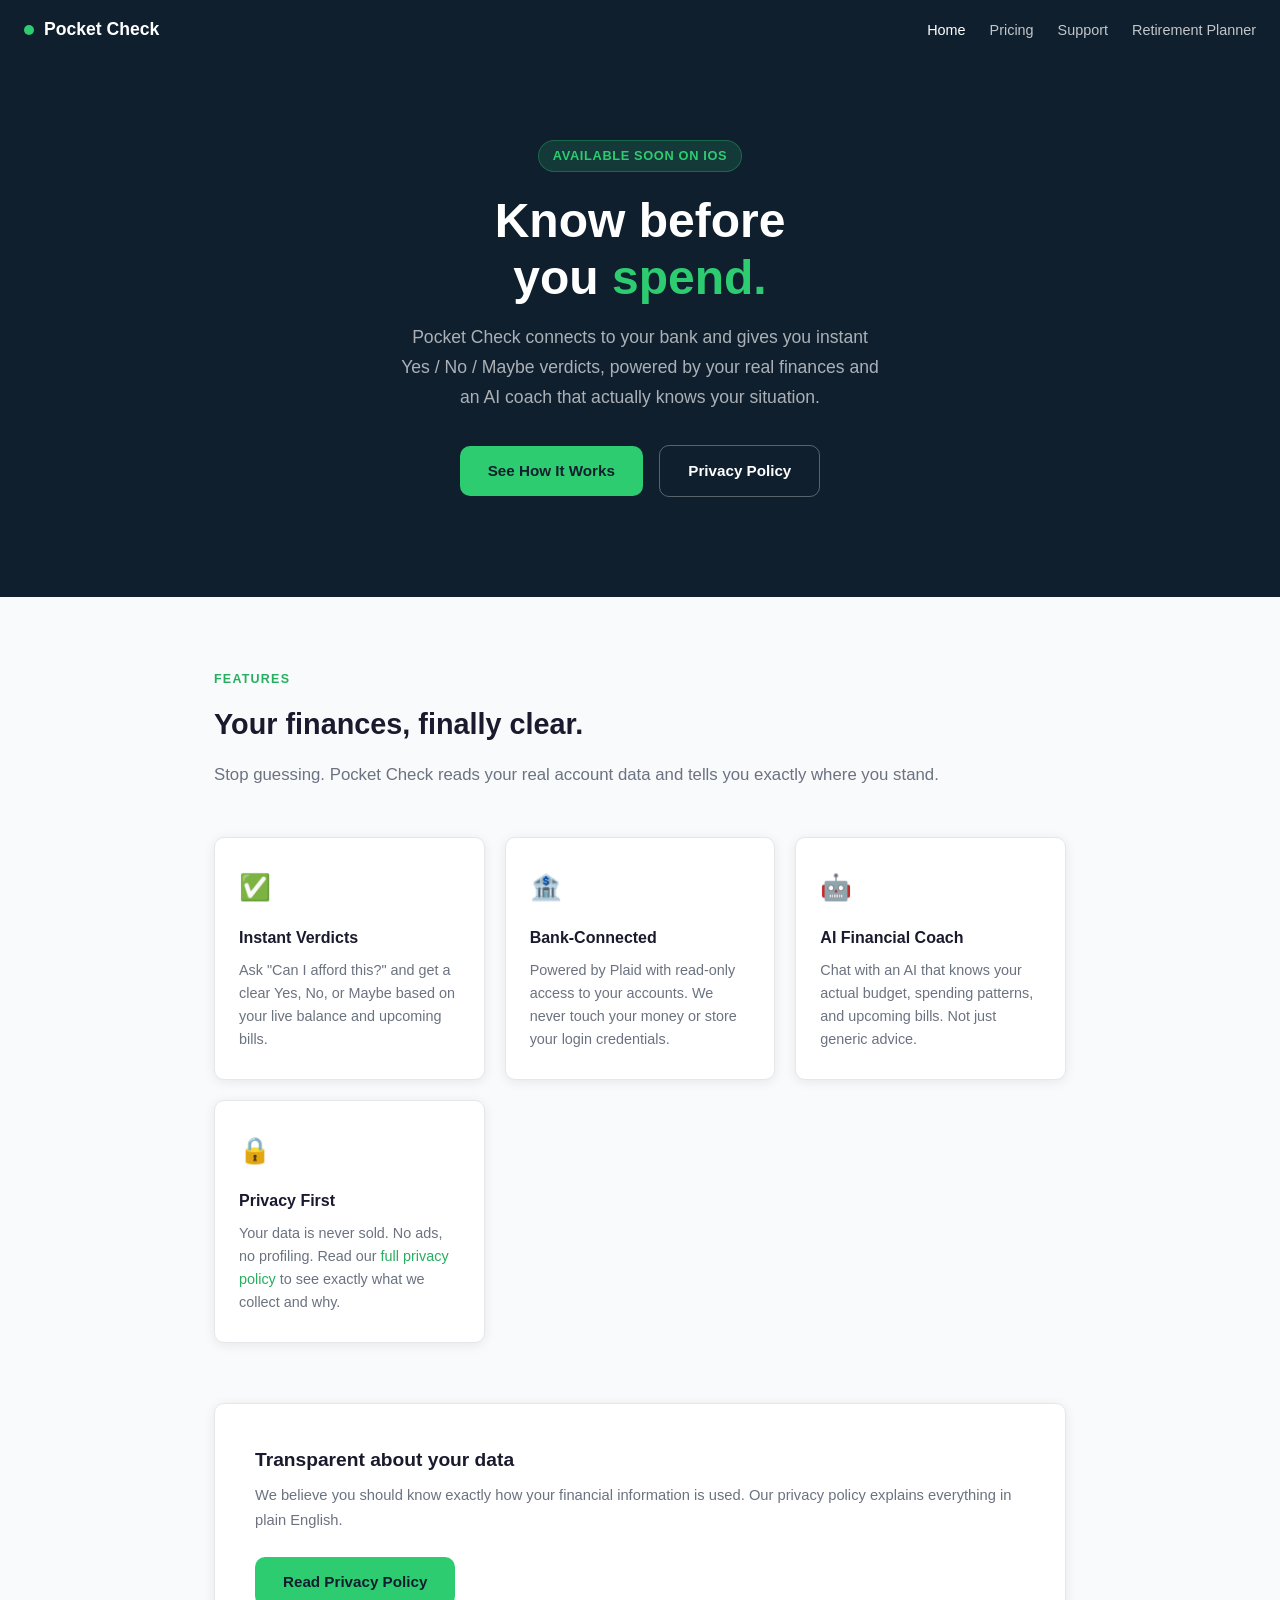
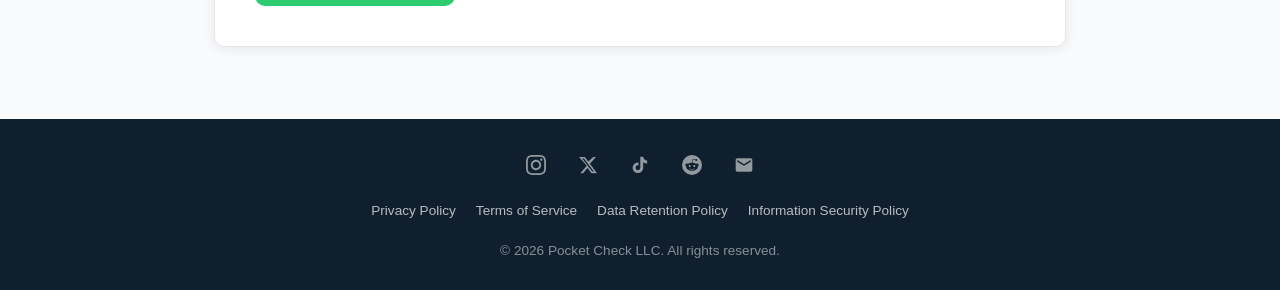
==== commit a7a35ff5: "Footer legal-only, hamburger nav on mobile, stacked career cards on mobile Footer: - Removed Home / " ====
--- a/index.html
+++ b/index.html
@@ -13,6 +13,8 @@
     <a href="/" class="nav-brand">
       <span class="dot"></span> Pocket Check
     </a>
+    <input type="checkbox" id="nav-toggle" class="nav-toggle-checkbox" />
+    <label for="nav-toggle" class="nav-toggle-label" aria-label="Menu"><span></span><span></span><span></span></label>
     <ul class="nav-links">
       <li><a href="index.html" class="active">Home</a></li>
       <li><a href="pricing.html">Pricing</a></li>
@@ -85,9 +87,6 @@
       </a>
     </div>
     <div class="footer-links">
-      <a href="index.html">Home</a>
-      <a href="pricing.html">Pricing</a>
-      <a href="support.html">Support</a>
       <a href="privacy-policy.html">Privacy Policy</a>
       <a href="terms-of-service.html">Terms of Service</a>
       <a href="data-retention-policy.html">Data Retention Policy</a>
--- a/css/styles.css
+++ b/css/styles.css
@@ -75,6 +75,10 @@
   color: var(--white);
   text-decoration: none;
 }
+
+/* Hamburger: hidden by default (desktop), styled and shown on mobile below */
+.nav-toggle-checkbox { display: none; }
+.nav-toggle-label { display: none; }
 
 /* ===== Hero ===== */
 .hero {
@@ -853,6 +857,132 @@
 }
 
 /* ===== Responsive ===== */
+@media (max-width: 720px) {
+  /* Hamburger icon on the right */
+  .nav-toggle-label {
+    display: inline-flex;
+    flex-direction: column;
+    justify-content: space-between;
+    width: 26px;
+    height: 20px;
+    cursor: pointer;
+    padding: 0;
+    background: transparent;
+    border: none;
+  }
+  .nav-toggle-label span {
+    display: block;
+    height: 2px;
+    width: 100%;
+    background: #ffffff;
+    border-radius: 2px;
+    transition: transform 0.2s ease, opacity 0.2s ease;
+  }
+  /* Hide nav links by default on mobile; reveal on checkbox:checked */
+  .nav-links {
+    display: none;
+    position: absolute;
+    top: 60px;
+    right: 0;
+    left: 0;
+    background: var(--navy);
+    flex-direction: column;
+    gap: 0;
+    padding: 8px 0;
+    border-top: 1px solid rgba(255, 255, 255, 0.08);
+    box-shadow: 0 4px 14px rgba(0, 0, 0, 0.25);
+  }
+  .nav-links li {
+    width: 100%;
+  }
+  .nav-links a {
+    display: block;
+    padding: 12px 24px;
+    font-size: 0.95rem;
+  }
+  .nav-toggle-checkbox:checked ~ .nav-links { display: flex; }
+  /* Animate hamburger into an X when open */
+  .nav-toggle-checkbox:checked ~ .nav-toggle-label span:nth-child(1) {
+    transform: translateY(9px) rotate(45deg);
+  }
+  .nav-toggle-checkbox:checked ~ .nav-toggle-label span:nth-child(2) {
+    opacity: 0;
+  }
+  .nav-toggle-checkbox:checked ~ .nav-toggle-label span:nth-child(3) {
+    transform: translateY(-9px) rotate(-45deg);
+  }
+}
+
+/* --- Mobile career table: stack each row as a card --- */
+@media (max-width: 640px) {
+  #career-table,
+  #career-table thead,
+  #career-table tbody,
+  #career-table tr,
+  #career-table td {
+    display: block;
+    width: 100%;
+  }
+  #career-table thead { display: none; }
+  .table-wrap { border: none; overflow: visible; }
+  #career-table tbody tr {
+    background: var(--bg);
+    border: 1px solid var(--border);
+    border-radius: 10px;
+    padding: 10px 14px 6px;
+    margin-bottom: 12px;
+    position: relative;
+  }
+  #career-table tbody tr:last-child td { border-bottom: none; }
+  #career-table td {
+    border-bottom: none !important;
+    padding: 6px 0;
+    display: grid;
+    grid-template-columns: 130px 1fr;
+    gap: 10px;
+    align-items: center;
+  }
+  #career-table td::before {
+    content: attr(data-label);
+    font-size: 0.68rem;
+    font-weight: 700;
+    letter-spacing: 0.08em;
+    text-transform: uppercase;
+    color: var(--muted);
+  }
+  /* Delete row: push to top right, no label */
+  #career-table td.row-actions {
+    position: absolute;
+    top: 8px;
+    right: 8px;
+    padding: 0;
+    display: block;
+    width: auto;
+  }
+  #career-table td.row-actions::before { display: none; }
+  #career-table td.row-actions .icon-btn {
+    font-size: 1.1rem;
+  }
+  .cell-input {
+    background: var(--white);
+    border: 1px solid var(--border);
+    padding: 8px 10px;
+  }
+}
+
+/* Dark-mode tweaks for the mobile card layout */
+@media (prefers-color-scheme: dark) and (max-width: 640px) {
+  #career-table tbody tr {
+    background: #0a1420;
+    border-color: #1f3449;
+  }
+  .cell-input {
+    background: #142538;
+    border-color: #1f3449;
+    color: #e8eef5;
+  }
+}
+
 @media (max-width: 600px) {
   .privacy-cta { flex-direction: column; text-align: center; }
   .btn-outline { margin-left: 0; margin-top: 10px; }
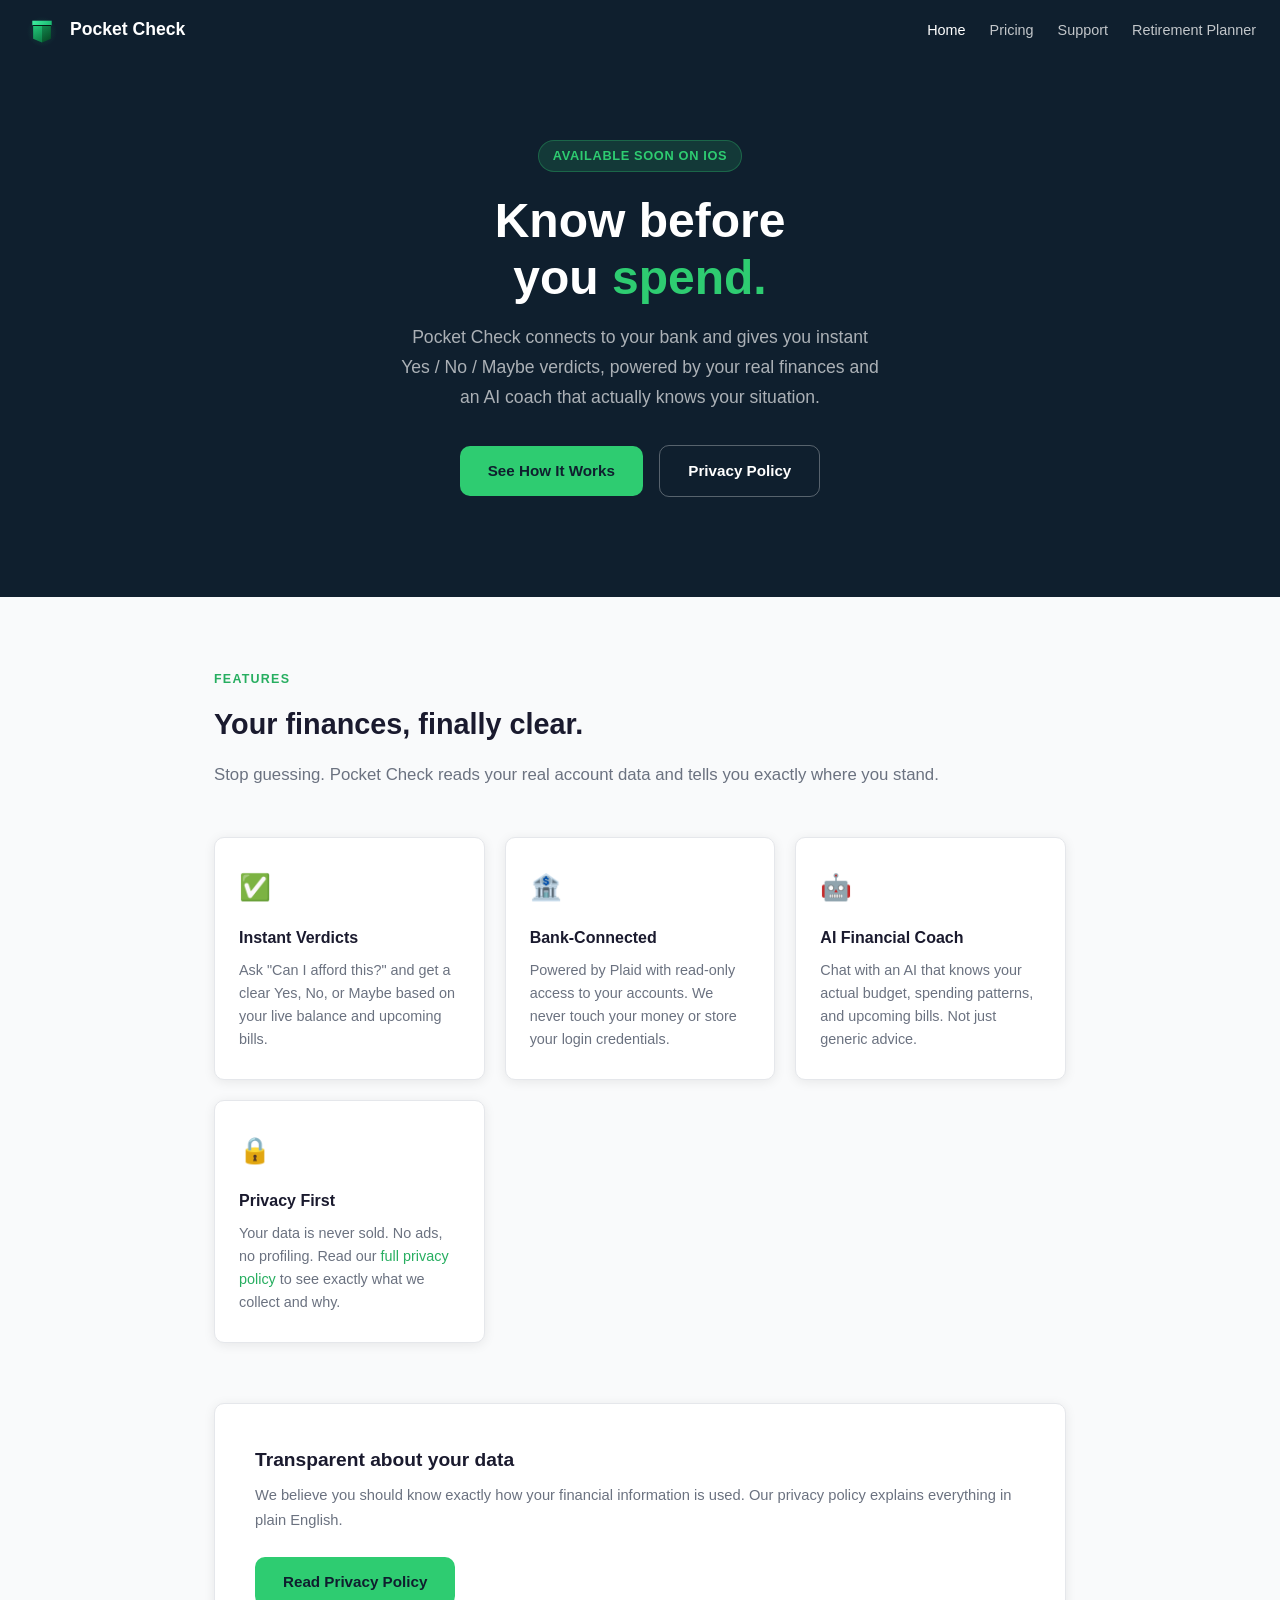
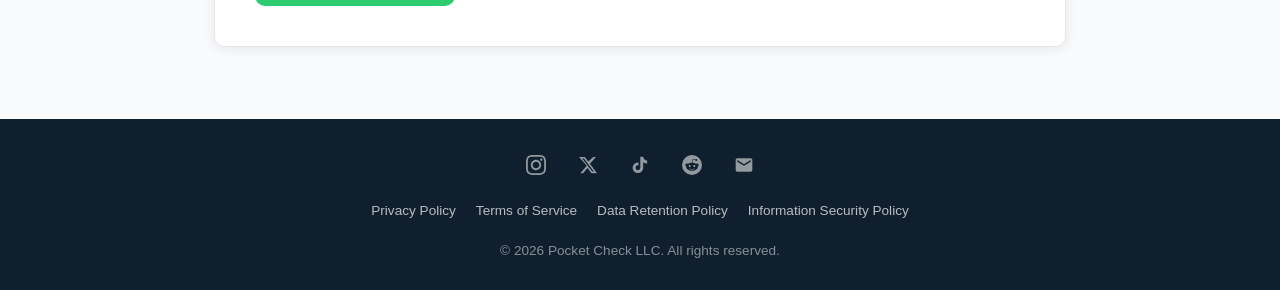
==== commit 40ca556c: "Replace nav dot with logo image in all pages" ====
--- a/index.html
+++ b/index.html
@@ -5,13 +5,19 @@
   <meta name="viewport" content="width=device-width, initial-scale=1.0" />
   <title>Pocket Check: Know Before You Spend</title>
   <meta name="description" content="Pocket Check connects to your bank to give you real-time Yes / No / Maybe verdicts on any purchase, powered by AI." />
+  <link rel="icon" type="image/x-icon" href="favicon/favicon.ico" />
+  <link rel="icon" type="image/png" sizes="16x16" href="favicon/favicon-16x16.png" />
+  <link rel="icon" type="image/png" sizes="32x32" href="favicon/favicon-32x32.png" />
+  <link rel="apple-touch-icon" sizes="180x180" href="favicon/apple-touch-icon.png" />
+  <link rel="icon" type="image/png" sizes="192x192" href="favicon/favicon-192x192.png" />
+  <link rel="icon" type="image/png" sizes="512x512" href="favicon/favicon-512x512.png" />
   <link rel="stylesheet" href="css/styles.css" />
 </head>
 <body>
 
   <nav>
     <a href="/" class="nav-brand">
-      <span class="dot"></span> Pocket Check
+      <img src="assets/logo.svg" alt="Pocket Check" class="nav-logo" /> Pocket Check
     </a>
     <input type="checkbox" id="nav-toggle" class="nav-toggle-checkbox" />
     <label for="nav-toggle" class="nav-toggle-label" aria-label="Menu"><span></span><span></span><span></span></label>
--- a/css/styles.css
+++ b/css/styles.css
@@ -50,12 +50,9 @@
   text-decoration: none;
 }
 
-.nav-brand .dot {
-  width: 10px;
-  height: 10px;
-  background: var(--green);
-  border-radius: 50%;
-  display: inline-block;
+.nav-logo {
+  height: 36px;
+  width: auto;
 }
 
 .nav-links {
@@ -523,6 +520,100 @@
 }
 .suffix-wrap input[type="number"] { padding-right: 32px !important; }
 
+/* --- Select inputs (for Advanced mode Filing Status) --- */
+.field select {
+  width: 100%;
+  padding: 10px 12px;
+  border: 1px solid var(--border);
+  border-radius: 8px;
+  font-size: 1rem;
+  font-family: inherit;
+  color: var(--text);
+  background: var(--white);
+  appearance: none;
+  -webkit-appearance: none;
+  background-image: url("data:image/svg+xml;utf8,<svg xmlns='http://www.w3.org/2000/svg' width='14' height='14' viewBox='0 0 24 24' fill='none' stroke='%236b7280' stroke-width='2' stroke-linecap='round' stroke-linejoin='round'><polyline points='6 9 12 15 18 9'/></svg>");
+  background-repeat: no-repeat;
+  background-position: right 12px center;
+  padding-right: 36px;
+  cursor: pointer;
+}
+.field select:focus {
+  outline: none;
+  border-color: var(--green);
+  box-shadow: 0 0 0 3px rgba(46, 204, 113, 0.15);
+}
+
+/* --- Advanced toggle switch --- */
+.advanced-toggle-row {
+  margin-top: 24px;
+  padding-top: 20px;
+  border-top: 1px solid var(--border);
+  display: flex;
+  align-items: center;
+  gap: 16px;
+  flex-wrap: wrap;
+}
+
+.advanced-toggle-hint {
+  flex: 1;
+  margin: 0;
+  font-size: 0.85rem;
+  min-width: 250px;
+}
+
+.toggle-switch {
+  position: relative;
+  display: inline-flex;
+  align-items: center;
+  gap: 10px;
+  cursor: pointer;
+  user-select: none;
+}
+
+.toggle-switch input[type="checkbox"] {
+  position: absolute;
+  opacity: 0;
+  width: 0;
+  height: 0;
+}
+
+.toggle-slider {
+  position: relative;
+  width: 44px;
+  height: 24px;
+  background: #c8ccd2;
+  border-radius: 100px;
+  transition: background 0.2s;
+}
+.toggle-slider::after {
+  content: '';
+  position: absolute;
+  top: 2px;
+  left: 2px;
+  width: 20px;
+  height: 20px;
+  background: var(--white);
+  border-radius: 50%;
+  transition: transform 0.2s;
+  box-shadow: 0 1px 3px rgba(0, 0, 0, 0.2);
+}
+.toggle-switch input:checked ~ .toggle-slider {
+  background: var(--green);
+}
+.toggle-switch input:checked ~ .toggle-slider::after {
+  transform: translateX(20px);
+}
+.toggle-switch input:focus-visible ~ .toggle-slider {
+  box-shadow: 0 0 0 3px rgba(46, 204, 113, 0.25);
+}
+
+.toggle-label {
+  font-weight: 700;
+  color: var(--navy);
+  font-size: 0.95rem;
+}
+
 /* --- Risk buttons --- */
 .risk-buttons {
   display: flex;
@@ -558,6 +649,20 @@
   box-shadow: 0 2px 10px rgba(46, 204, 113, 0.2);
 }
 
+.risk-btn .outlook-name {
+  display: block;
+  font-weight: 700;
+  font-size: 0.95rem;
+}
+.risk-btn .outlook-nums {
+  display: block;
+  font-size: 0.72rem;
+  opacity: 0.7;
+  font-weight: 500;
+  margin-top: 2px;
+  letter-spacing: 0.02em;
+}
+
 /* --- Career table --- */
 .table-wrap {
   overflow-x: auto;
@@ -574,11 +679,15 @@
 
 #career-table th,
 #career-table td {
-  padding: 10px 12px;
+  padding: 10px 6px;
   border-bottom: 1px solid var(--border);
   text-align: left;
   vertical-align: middle;
 }
+#career-table th:first-child,
+#career-table td:first-child { padding-left: 12px; }
+#career-table th:last-child,
+#career-table td:last-child { padding-right: 12px; }
 
 #career-table th {
   background: var(--bg);
@@ -587,34 +696,73 @@
   text-transform: uppercase;
   font-size: 0.72rem;
   letter-spacing: 0.06em;
+  white-space: nowrap;
 }
 
 #career-table tbody tr:last-child td { border-bottom: none; }
 
-#career-table .col-age { width: 80px; }
-#career-table .col-salary { width: 140px; }
-#career-table .col-pct { width: 140px; }
-#career-table .col-actions { width: 50px; text-align: center; }
+#career-table .col-age { width: 92px; }
+#career-table .col-salary { width: 136px; }
+#career-table .col-pct { width: 126px; }
+#career-table .col-actions { width: 40px; text-align: center; }
 
 .cell-input {
   width: 100%;
-  padding: 6px 8px;
-  border: 1px solid transparent;
-  border-radius: 4px;
+  padding: 6px 10px;
+  border: 1px solid rgba(0, 0, 0, 0.08);
+  border-radius: 6px;
   font-family: inherit;
   font-size: 0.92rem;
   color: var(--text);
-  background: transparent;
-  transition: border-color 0.15s, background 0.15s;
-}
-
-.cell-input:hover { background: var(--bg); }
+  background: var(--white);
+  transition: border-color 0.15s, background 0.15s, box-shadow 0.15s;
+}
+
+.cell-input:hover {
+  border-color: var(--border);
+}
 
 .cell-input:focus {
   outline: none;
   border-color: var(--green);
+  box-shadow: 0 0 0 2px rgba(46, 204, 113, 0.12);
+}
+
+/* Wrapped input with $ / % affixes: the wrapper shows the border so
+   the prefix, input, and suffix read as one cohesive field. */
+.cell-group {
+  display: inline-flex;
+  align-items: center;
+  width: 100%;
+  gap: 4px;
+  padding: 0 10px;
+  border: 1px solid rgba(0, 0, 0, 0.08);
+  border-radius: 6px;
   background: var(--white);
+  transition: border-color 0.15s, box-shadow 0.15s;
+}
+
+.cell-group:hover { border-color: var(--border); }
+
+.cell-group:focus-within {
+  border-color: var(--green);
   box-shadow: 0 0 0 2px rgba(46, 204, 113, 0.12);
+}
+
+.cell-group .cell-prefix,
+.cell-group .cell-suffix {
+  color: var(--muted);
+  font-weight: 600;
+  font-size: 0.9rem;
+  flex-shrink: 0;
+}
+
+.cell-group .cell-input {
+  flex: 1;
+  border: none !important;
+  padding: 6px 0;
+  background: transparent !important;
+  box-shadow: none !important;
 }
 
 .row-actions { text-align: center; }
@@ -721,7 +869,20 @@
 #chart-trajectory,
 #chart-salary {
   width: 100%;
+  max-width: 100%;
   min-height: 300px;
+  overflow: hidden;
+  /* Prevent touch-action zoom on mobile so swipes scroll the page
+     instead of the browser trying to pinch-zoom the SVG. */
+  touch-action: pan-y;
+  -webkit-user-select: none;
+  user-select: none;
+}
+#chart-trajectory .js-plotly-plot,
+#chart-salary .js-plotly-plot,
+#chart-trajectory .plot-container,
+#chart-salary .plot-container {
+  max-width: 100%;
 }
 
 .planner-details {
@@ -749,6 +910,17 @@
 .planner-details > p {
   padding: 16px 18px;
 }
+
+.assumption-heading {
+  padding: 14px 18px 0;
+  margin: 0;
+  font-size: 0.78rem;
+  font-weight: 700;
+  text-transform: uppercase;
+  letter-spacing: 0.08em;
+  color: var(--green-dark);
+}
+.assumption-heading + .assumption-list { padding-top: 8px; }
 
 .assumption-list {
   list-style: none;
@@ -834,9 +1006,17 @@
     border-bottom-color: #1f3449;
   }
   #career-table td { border-bottom-color: #1f3449; }
-  .cell-input { color: #e8eef5; }
-  .cell-input:hover { background: #0a1420; }
-  .cell-input:focus { background: #142538; }
+  .cell-input {
+    color: #e8eef5;
+    background: #0a1420;
+    border-color: rgba(255, 255, 255, 0.1);
+  }
+  .cell-input:hover { border-color: #1f3449; }
+  .cell-group {
+    background: #0a1420;
+    border-color: rgba(255, 255, 255, 0.1);
+  }
+  .cell-group:hover { border-color: #1f3449; }
   .btn-ghost {
     background: #0a1420;
     color: #e8eef5;
@@ -846,6 +1026,14 @@
     background: #0a1420;
     border-color: #1f3449;
   }
+  .field select {
+    background-color: #0a1420;
+    border-color: #1f3449;
+    color: #e8eef5;
+  }
+  .toggle-slider { background: #2a3a4d; }
+  .toggle-label { color: #e8eef5; }
+  .advanced-toggle-row { border-top-color: #1f3449; }
   .planner-details {
     background: #0a1420;
     border-color: #1f3449;
@@ -913,8 +1101,11 @@
   }
 }
 
-/* --- Mobile career table: stack each row as a card --- */
-@media (max-width: 640px) {
+/* --- Narrow-viewport career table: stack each row as a card ---
+   The breakpoint matches the hamburger nav breakpoint so the desktop
+   table layout doesn't get a cramped "in between" window where the
+   Title column collapses to a few pixels. */
+@media (max-width: 720px) {
   #career-table,
   #career-table thead,
   #career-table tbody,
@@ -938,7 +1129,7 @@
     border-bottom: none !important;
     padding: 6px 0;
     display: grid;
-    grid-template-columns: 130px 1fr;
+    grid-template-columns: 150px 1fr;
     gap: 10px;
     align-items: center;
   }
@@ -971,7 +1162,7 @@
 }
 
 /* Dark-mode tweaks for the mobile card layout */
-@media (prefers-color-scheme: dark) and (max-width: 640px) {
+@media (prefers-color-scheme: dark) and (max-width: 720px) {
   #career-table tbody tr {
     background: #0a1420;
     border-color: #1f3449;
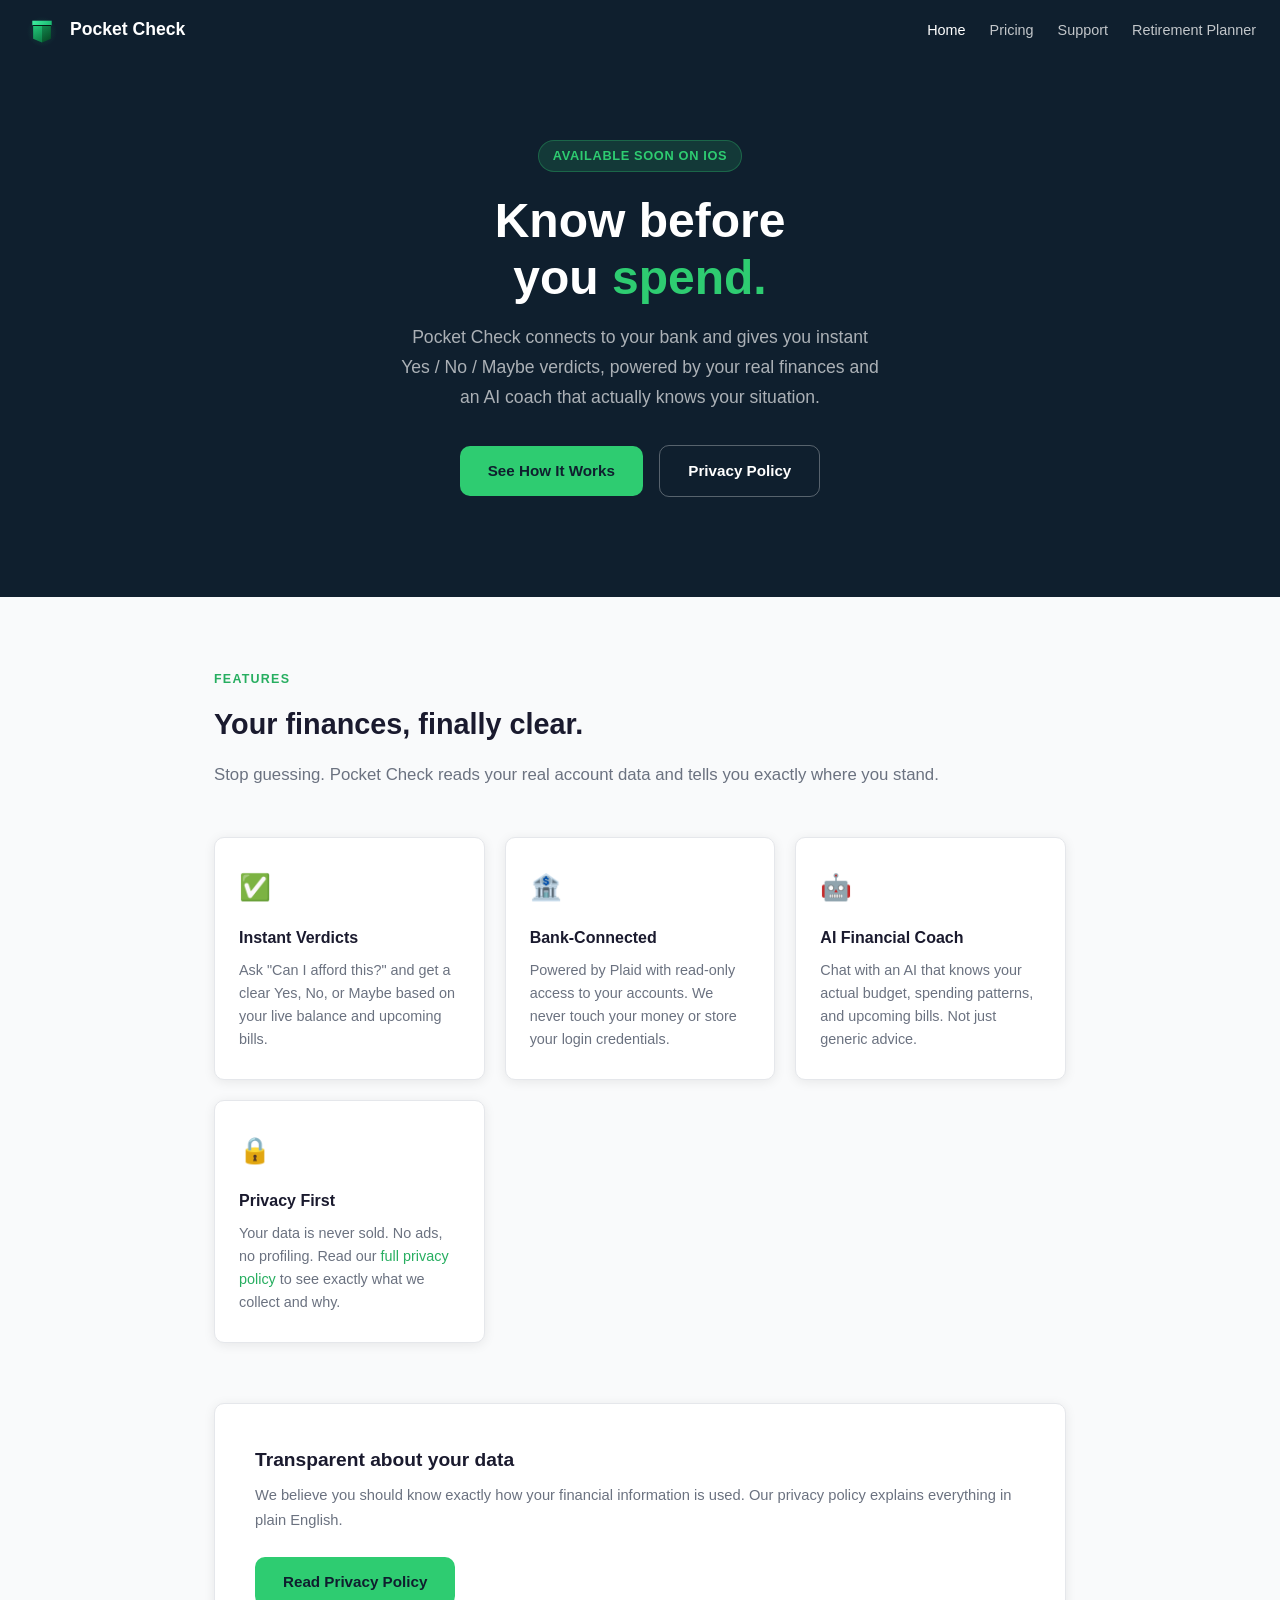
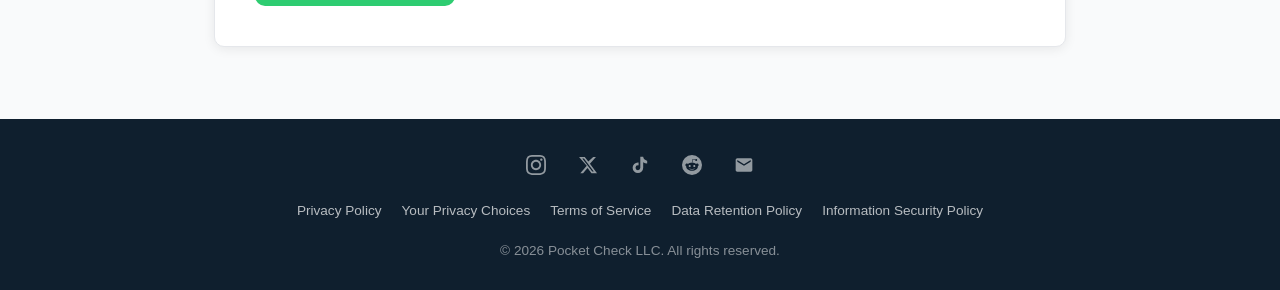
==== commit 41fb9e16: "Policy audit: align data-retention + infosec with Supabase architecture; add Privacy Choices page Da" ====
--- a/index.html
+++ b/index.html
@@ -94,6 +94,7 @@
     </div>
     <div class="footer-links">
       <a href="privacy-policy.html">Privacy Policy</a>
+      <a href="privacy-choices.html">Your Privacy Choices</a>
       <a href="terms-of-service.html">Terms of Service</a>
       <a href="data-retention-policy.html">Data Retention Policy</a>
       <a href="information-security-policy.html">Information Security Policy</a>
--- a/css/styles.css
+++ b/css/styles.css
@@ -52,7 +52,9 @@
 
 .nav-logo {
   height: 36px;
-  width: auto;
+  width: 36px;
+  flex-shrink: 0;
+  display: block;
 }
 
 .nav-links {
